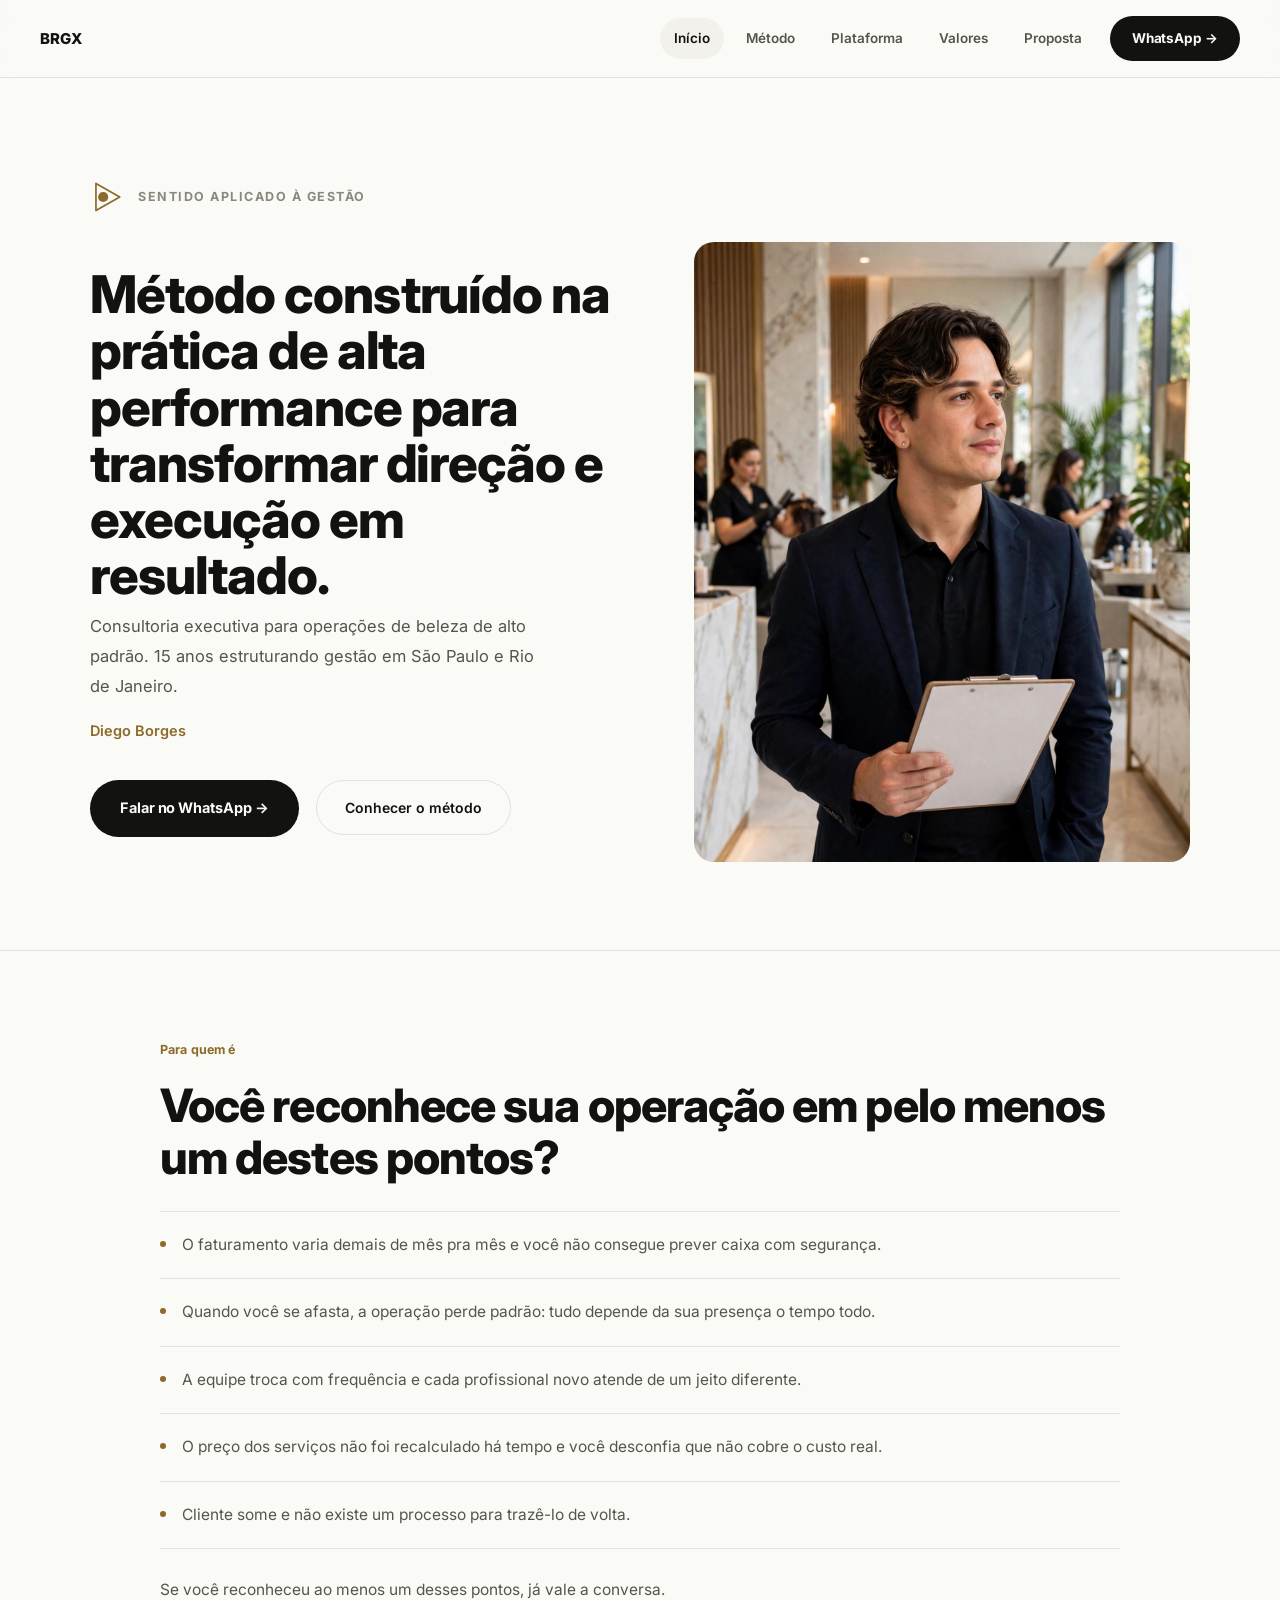
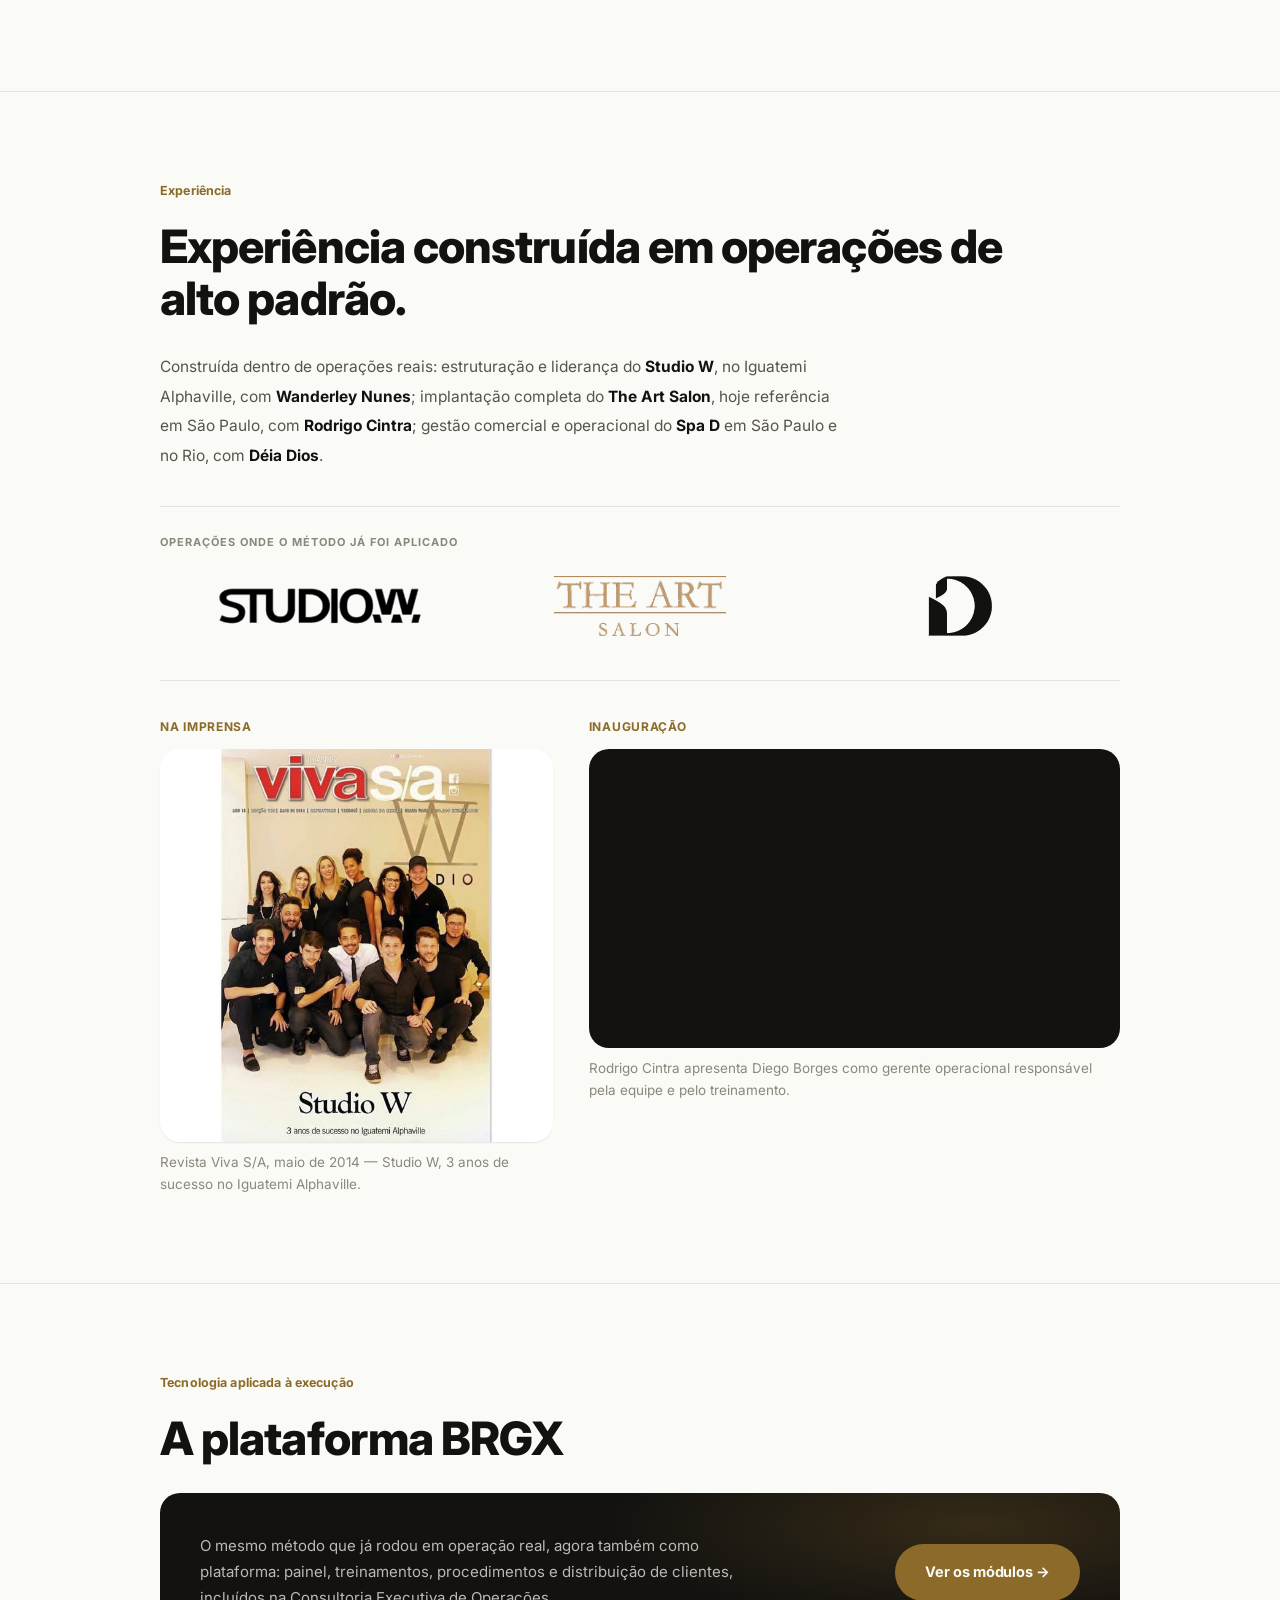
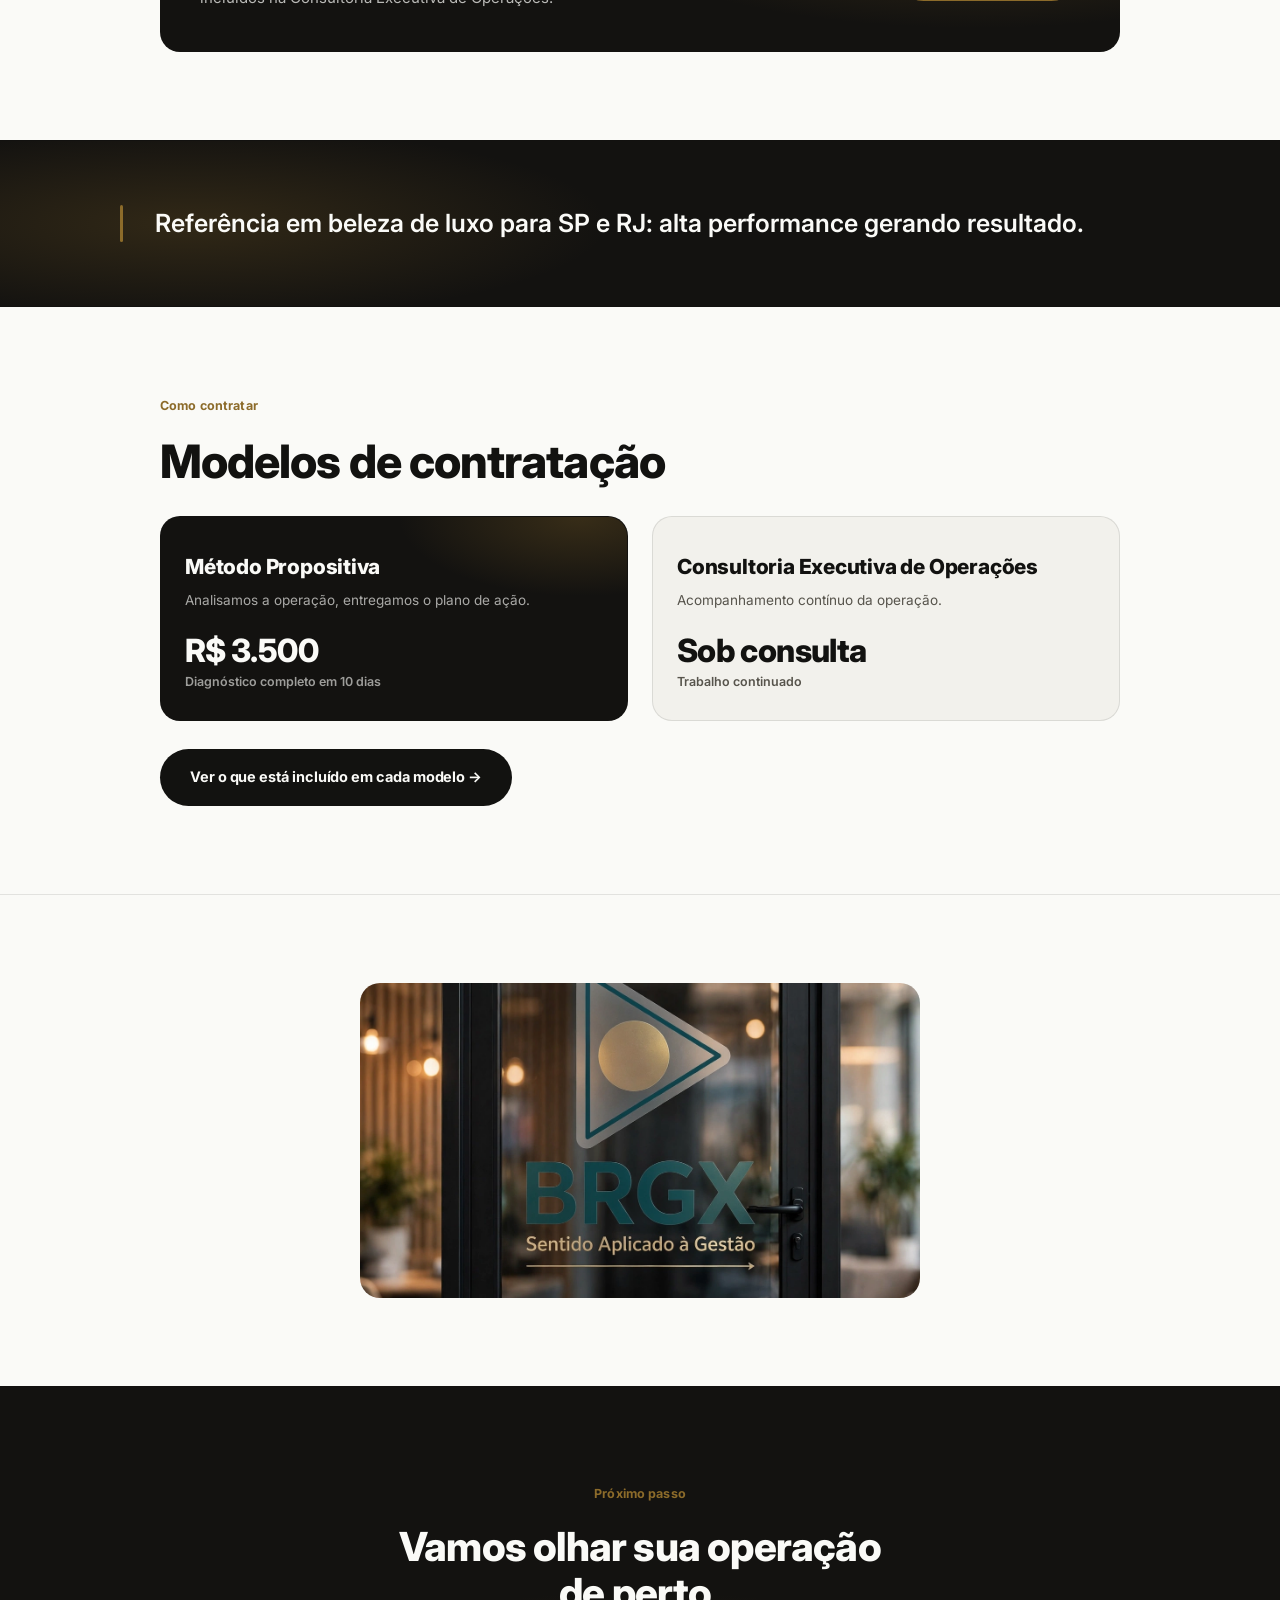
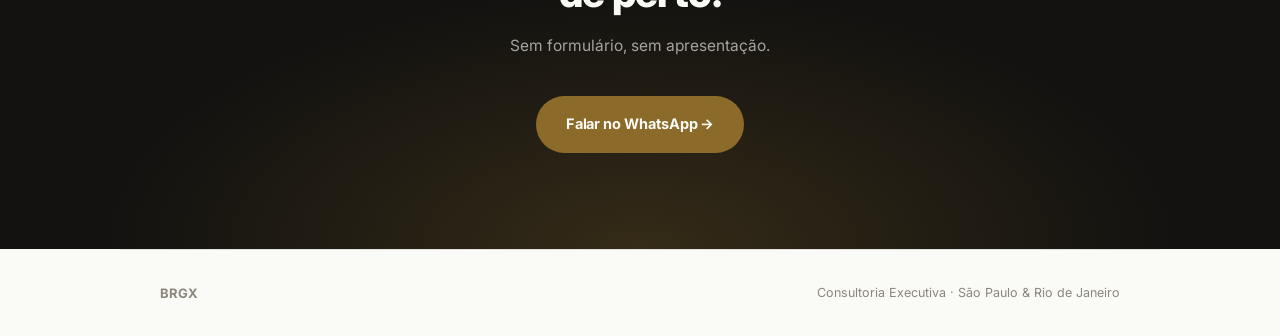
==== index.html @ 3347c6cf "Home: logos reais, prova de imprensa/inauguração, e plataforma reposicionada - Substitui logo-box de" ====
<!DOCTYPE html>
<html lang="pt-BR">
<head>
<meta charset="UTF-8">
<meta name="viewport" content="width=device-width, initial-scale=1.0">
<title>BRGX · Consultoria Executiva para Operações de Beleza em SP e RJ</title>
<meta name="description" content="Consultoria executiva para operações de beleza de alto padrão em São Paulo e Rio de Janeiro. Método Propositiva: análise dos 7 pilares, plano de ação e acompanhamento da execução.">
<link rel="preconnect" href="https://fonts.googleapis.com">
<link href="https://fonts.googleapis.com/css2?family=Cormorant+Garamond:ital,wght@0,400;0,500;0,600;1,400&family=Inter:wght@400;500;600&family=IBM+Plex+Mono:wght@400;500&display=swap" rel="stylesheet">
<link rel="stylesheet" href="assets/site.css">
<style>
.brand-band{padding:120px 40px 0;max-width:1180px;margin:0 auto;display:flex;align-items:center;gap:14px}
.brand-mark{flex-shrink:0}
.brand-band span{font-family:var(--sans);font-weight:700;font-size:12.5px;letter-spacing:.12em;text-transform:uppercase;color:var(--muted)}
.hero{padding:28px 40px 88px;max-width:1180px;margin:0 auto;display:grid;grid-template-columns:1.05fr .95fr;gap:56px;align-items:center}
.hero-h1{font-family:var(--sans);font-weight:800;letter-spacing:-.02em;font-size:clamp(34px,5vw,52px);line-height:1.08;margin-bottom:8px;color:var(--ink)}
.hero-h2{font-family:var(--sans);font-weight:800;letter-spacing:-.02em;font-size:clamp(34px,5vw,52px);line-height:1.06;color:var(--gold);margin-bottom:26px}
.hero-p{font-size:16.5px;color:var(--sub);line-height:1.8;max-width:480px;margin-bottom:18px}
.hero-note{font-family:var(--sans);font-weight:600;font-size:14.5px;color:var(--gold);margin-bottom:36px}
.hero-img{width:100%;aspect-ratio:4/5;object-fit:cover;object-position:center 22%;border-radius:var(--r-card)}
.pq-wrap{padding:64px 40px;border-top:.5px solid var(--bs);border-bottom:.5px solid var(--bs);background:var(--dark);position:relative;overflow:hidden}
.pq-wrap::before{content:'';position:absolute;inset:0;background:radial-gradient(ellipse 50% 90% at 15% 50%,rgba(140,107,42,.25),transparent 65%)}
.pq-inner{max-width:var(--w);margin:0 auto;display:flex;gap:32px;align-items:stretch;position:relative}
.pq-rule{width:3px;background:var(--gold);flex-shrink:0;border-radius:2px}
.pq-text{font-family:var(--sans);font-weight:600;font-size:clamp(19px,2.4vw,25px);font-style:normal;line-height:1.5;color:#FAFAF7}
.pq-list{border-top:.5px solid var(--bs);margin-top:8px}
.pq-item{display:flex;gap:16px;padding:20px 0;border-bottom:.5px solid var(--bs)}
.pq-dot{width:6px;height:6px;border-radius:50%;background:var(--gold);flex-shrink:0;margin-top:9px}
.pq-item p{font-size:15.5px;color:var(--sub);line-height:1.7}
.exp-body{font-size:15.5px;color:var(--sub);line-height:1.9;max-width:680px;margin-bottom:36px}
.exp-body strong{color:var(--text);font-weight:700}
.logo-strip{border-top:.5px solid var(--bs);padding-top:26px}
.logo-strip .label{font-family:var(--sans);font-weight:700;font-size:11px;letter-spacing:.09em;text-transform:uppercase;color:var(--muted);margin-bottom:24px}
.logo-grid{display:grid;grid-template-columns:repeat(auto-fit,minmax(160px,1fr));gap:0}
.logo-box{height:60px;padding:0 28px;display:flex;align-items:center;justify-content:center;background:transparent;border:none}
.logo-box img{max-width:100%;max-height:100%;object-fit:contain}
.press-block{margin-top:44px;padding-top:36px;border-top:.5px solid var(--bs);display:grid;grid-template-columns:.85fr 1.15fr;gap:36px;align-items:start}
.press-item h4{font-family:var(--sans);font-weight:700;font-size:12px;letter-spacing:.06em;text-transform:uppercase;color:var(--gold);margin-bottom:12px}
.press-item img{width:100%;border-radius:var(--r-card);display:block;box-shadow:var(--shadow-sm)}
.press-item p{font-size:13.5px;color:var(--muted);line-height:1.6;margin-top:10px}
.video-frame{position:relative;width:100%;aspect-ratio:16/9;border-radius:var(--r-card);overflow:hidden;background:var(--dark)}
.video-frame iframe{position:absolute;inset:0;width:100%;height:100%;border:0}
@media(max-width:760px){.press-block{grid-template-columns:1fr}}
.platform-teaser{background:var(--dark);padding:40px;display:grid;grid-template-columns:1fr auto;gap:24px;align-items:center;position:relative;border-radius:var(--r-card);overflow:hidden}
.platform-teaser::before{content:'';position:absolute;inset:0;background:radial-gradient(ellipse 60% 100% at 85% 20%,rgba(140,107,42,.28),transparent 65%)}
.platform-teaser p{font-size:15px;color:rgba(250,250,247,.72);line-height:1.75;max-width:560px;position:relative}
.platform-teaser .btn-solid{background:var(--gold);color:#FAFAF7;position:relative}
.platform-teaser .btn-solid:hover{background:var(--gold-soft)}
.door-end{max-width:560px;margin:0 auto}
.door-end img{width:100%;aspect-ratio:16/9;object-fit:cover;border-radius:var(--r-card);display:block}
@media(max-width:860px){
  .brand-band{padding-top:96px}
  .hero{grid-template-columns:1fr;padding-top:24px}
  .hero-img{order:-1;aspect-ratio:16/9}
  .platform-teaser{grid-template-columns:1fr}
}
</style>
</head>
<body>

<nav class="nav">
  <a href="index.html" class="nav-logo">BRGX</a>
  <button class="nav-toggle" type="button" aria-label="Abrir menu">Menu</button>
  <div class="nav-links">
    <a href="index.html" class="nav-link active">Início</a>
    <a href="metodo.html" class="nav-link">Método</a>
    <a href="plataforma.html" class="nav-link">Plataforma</a>
    <a href="valores.html" class="nav-link">Valores</a>
    <a href="proposta.html" class="nav-link">Proposta</a>
    <a href="https://wa.me/5511990130811?text=Ol%C3%A1%2C+vi+o+seu+site+e+tenho+interesse+na+consultoria.+Podemos+conversar%3F" target="_blank" rel="noopener" class="nav-btn">WhatsApp &rarr;</a>
  </div>
</nav>

<div class="brand-band">
  <svg class="brand-mark" width="34" height="34" viewBox="0 0 40 40" fill="none" xmlns="http://www.w3.org/2000/svg">
    <path d="M7 4 L35 20 L7 36 Z" stroke="var(--gold)" stroke-width="2" stroke-linejoin="round"/>
    <circle cx="15.5" cy="20" r="6" fill="var(--gold)"/>
  </svg>
  <span>Sentido aplicado à gestão</span>
</div>

<section class="hero">
  <div>
    <h1 class="hero-h1">Método construído na prática de alta performance para transformar direção e execução em resultado.</h1>
    <p class="hero-p">Consultoria executiva para operações de beleza de alto padrão. 15 anos estruturando gestão em São Paulo e Rio de Janeiro.</p>
    <p class="hero-note">Diego Borges</p>
    <div>
      <a href="https://wa.me/5511990130811?text=Ol%C3%A1%2C+vi+o+seu+site+e+tenho+interesse+na+consultoria.+Podemos+conversar%3F" target="_blank" rel="noopener" class="btn-solid">Falar no WhatsApp &rarr;</a>
      <a href="metodo.html" class="btn-ghost">Conhecer o método</a>
    </div>
  </div>
  <img src="assets/diego-planejamento-mesa.jpg" alt="Diego Borges em consultoria dentro de um salão de alto padrão" class="hero-img">
</section>

<div class="div"></div>

<section class="sec">
  <span class="ey">Para quem é</span>
  <h2 class="sec-h">Você reconhece sua operação em pelo menos um destes pontos?</h2>
  <div class="pq-list">
    <div class="pq-item"><span class="pq-dot"></span><p>O faturamento varia demais de mês pra mês e você não consegue prever caixa com segurança.</p></div>
    <div class="pq-item"><span class="pq-dot"></span><p>Quando você se afasta, a operação perde padrão: tudo depende da sua presença o tempo todo.</p></div>
    <div class="pq-item"><span class="pq-dot"></span><p>A equipe troca com frequência e cada profissional novo atende de um jeito diferente.</p></div>
    <div class="pq-item"><span class="pq-dot"></span><p>O preço dos serviços não foi recalculado há tempo e você desconfia que não cobre o custo real.</p></div>
    <div class="pq-item"><span class="pq-dot"></span><p>Cliente some e não existe um processo para trazê-lo de volta.</p></div>
  </div>
  <p style="font-size:15.5px;color:var(--sub);line-height:1.7;margin-top:28px">Se você reconheceu ao menos um desses pontos, já vale a conversa.</p>
</section>

<div class="div"></div>

<section class="sec">
  <span class="ey">Experiência</span>
  <h2 class="sec-h">Experiência construída em operações de alto padrão.</h2>
  <p class="exp-body">Construída dentro de operações reais: estruturação e liderança do <strong>Studio W</strong>, no Iguatemi Alphaville, com <strong>Wanderley Nunes</strong>; implantação completa do <strong>The Art Salon</strong>, hoje referência em São Paulo, com <strong>Rodrigo Cintra</strong>; gestão comercial e operacional do <strong>Spa D</strong> em São Paulo e no Rio, com <strong>Déia Dios</strong>.</p>
  <div class="logo-strip">
    <div class="label">Operações onde o método já foi aplicado</div>
    <div class="logo-grid">
      <div class="logo-box"><img src="assets/logo-studio-w.png" alt="Studio W"></div>
      <div class="logo-box"><img src="assets/logo-the-art-salon.png" alt="The Art Salon"></div>
      <div class="logo-box"><img src="assets/logo-spa-d.png" alt="Spa D"></div>
    </div>
  </div>
  <div class="press-block">
    <div class="press-item">
      <h4>Na imprensa</h4>
      <img src="assets/revista-viva-sa-studio-w-2014.jpg" alt="Capa da Revista Viva S/A, maio de 2014, matéria sobre o Studio W">
      <p>Revista Viva S/A, maio de 2014 — Studio W, 3 anos de sucesso no Iguatemi Alphaville.</p>
    </div>
    <div class="press-item">
      <h4>Inauguração</h4>
      <div class="video-frame">
        <iframe src="https://www.youtube.com/embed/mPN0ukHykc0?start=1540" title="Inauguração do Studio W" allow="accelerometer; autoplay; clipboard-write; encrypted-media; gyroscope; picture-in-picture" allowfullscreen></iframe>
      </div>
      <p>Rodrigo Cintra apresenta Diego Borges como gerente operacional responsável pela equipe e pelo treinamento.</p>
    </div>
  </div>
</section>

<div class="div"></div>

<section class="sec">
  <span class="ey">Tecnologia aplicada à execução</span>
  <h2 class="sec-h">A plataforma BRGX</h2>
  <div class="platform-teaser">
    <p>O mesmo método que já rodou em operação real, agora também como plataforma: painel, treinamentos, procedimentos e distribuição de clientes, incluídos na Consultoria Executiva de Operações.</p>
    <a href="plataforma.html" class="btn-solid">Ver os módulos &rarr;</a>
  </div>
</section>

<div class="pq-wrap">
  <div class="pq-inner">
    <div class="pq-rule"></div>
    <blockquote class="pq-text">Referência em beleza de luxo para SP e RJ: alta performance gerando resultado.</blockquote>
  </div>
</div>

<section class="sec" id="produto">
  <span class="ey">Como contratar</span>
  <h2 class="sec-h">Modelos de contratação</h2>

  <div class="plan-grid">
    <div class="plan featured">
      <h3>Método Propositiva</h3>
      <p class="plan-sub">Analisamos a operação, entregamos o plano de ação.</p>
      <div class="plan-price">R$ 3.500<small>Diagnóstico completo em 10 dias</small></div>
    </div>

    <div class="plan">
      <h3>Consultoria Executiva de Operações</h3>
      <p class="plan-sub">Acompanhamento contínuo da operação.</p>
      <div class="plan-price">Sob consulta<small>Trabalho continuado</small></div>
    </div>
  </div>

  <div style="margin-top:28px">
    <a href="proposta.html" class="btn-solid">Ver o que está incluído em cada modelo &rarr;</a>
  </div>
</section>

<div class="div"></div>

<section class="sec">
  <div class="door-end">
    <img src="assets/executive-office-glass-entrance-door-with-frosted-1.webp" alt="Entrada institucional BRGX, porta de vidro fosco">
  </div>
</section>

<div class="cta-wrap">
  <div class="cta-inner">
    <span class="ey">Próximo passo</span>
    <h2 class="cta-h">Vamos olhar sua operação de perto.</h2>
    <p class="cta-p">Sem formulário, sem apresentação.</p>
    <a href="https://wa.me/5511990130811?text=Ol%C3%A1%2C+vi+o+seu+site+e+tenho+interesse+na+consultoria.+Podemos+conversar%3F" target="_blank" rel="noopener" class="btn-solid">Falar no WhatsApp &rarr;</a>
  </div>
</div>

<footer class="footer">
  <span class="f-logo">BRGX</span>
  <span class="f-info">Consultoria Executiva &middot; São Paulo &amp; Rio de Janeiro</span>
</footer>

<script src="assets/nav.js"></script>
</body>
</html>
---- assets/site.css ----
/* ============================================================
   BRGX DESIGN SYSTEM — tokens + componentes compartilhados
   Usado por: index, metodo, plataforma, valores, proposta.
   Referência viva: design-system.html
   ============================================================ */
*,*::before,*::after{box-sizing:border-box;margin:0;padding:0}
:root{
  /* cor — superfícies */
  --bg:#FAFAF7; --bg-1:#F2F1EC; --bg-2:#E9E7DF; --raised:#FFFFFF;
  --ink:#121210;
  --text:#121210; --sub:#57544C; --muted:#8B877C;
  --gold:#8C6B2A; --gold-soft:#A07C35;
  --dark:#131210; --dark-1:#1C1A17; --dark-line:rgba(245,243,238,.10);
  --bs:rgba(18,18,16,.10);

  /* cor — estado (semântico, separado do accent de marca) */
  --good:#4A6B4F; --good-bg:#EAF1EA;
  --warn:#B4791E; --warn-bg:#FBF0DF;
  --critical:#B23B2E; --critical-bg:#FBEAE7;
  --info:#54677A; --info-bg:#EAEEF1;

  /* tipografia */
  --serif:'Cormorant Garamond',Georgia,serif;
  --sans:'Inter',-apple-system,BlinkMacSystemFont,sans-serif;
  --mono:'IBM Plex Mono',ui-monospace,monospace;

  /* layout */
  --w:1040px;
  --sp-1:.25rem; --sp-2:.5rem; --sp-3:.75rem; --sp-4:1rem; --sp-6:1.5rem; --sp-8:2rem; --sp-12:3rem; --sp-16:4rem;
  --r-pill:999px; --r-card:20px; --r-sm:10px; --r-xs:6px;

  /* elevação */
  --shadow-sm:0 1px 2px rgba(18,18,16,.05), 0 1px 1px rgba(18,18,16,.04);
  --shadow-md:0 8px 24px rgba(18,18,16,.07), 0 2px 6px rgba(18,18,16,.05);
  --shadow-lg:0 20px 50px rgba(18,18,16,.12);
  --blur-nav:blur(20px) saturate(160%);

  /* motion */
  --ease:cubic-bezier(.2,.7,.2,1);
  --dur-fast:.15s; --dur:.22s;
}
html{scroll-behavior:smooth}
body{background:var(--bg);color:var(--text);font-family:var(--sans);font-size:17px;line-height:1.7;-webkit-font-smoothing:antialiased;overflow-x:hidden;text-wrap:pretty}
a{color:inherit}
img{max-width:100%;display:block}

/* NAV */
.nav{position:fixed;top:0;left:0;right:0;z-index:100;display:flex;align-items:center;justify-content:space-between;padding:16px 40px;background:rgba(250,250,247,.86);backdrop-filter:blur(20px) saturate(160%);-webkit-backdrop-filter:blur(20px) saturate(160%);border-bottom:.5px solid var(--bs)}
.nav-logo{font-family:var(--sans);font-weight:800;font-size:15px;letter-spacing:-.01em;color:var(--ink);text-decoration:none;white-space:nowrap}
.nav-links{display:flex;align-items:center;gap:8px}
.nav-link{font-family:var(--sans);font-size:13.5px;font-weight:600;color:var(--sub);text-decoration:none;transition:all .18s;padding:9px 14px;border-radius:var(--r-pill)}
.nav-link:hover{color:var(--ink);background:var(--bg-1)}
.nav-link.active{color:var(--ink);background:var(--bg-1)}
.nav-btn{display:inline-flex;align-items:center;gap:8px;font-size:13.5px;font-weight:700;letter-spacing:-.005em;color:#FAFAF7;background:var(--ink);padding:11px 22px;text-decoration:none;transition:all .18s;border-radius:var(--r-pill);margin-left:6px}
.nav-btn:hover{background:var(--gold)}
.nav-toggle{display:none}
@media(max-width:860px){
  .nav-links{position:fixed;top:60px;left:0;right:0;background:var(--bg);flex-direction:column;align-items:flex-start;padding:20px 24px;gap:10px;border-bottom:.5px solid var(--bs);display:none}
  .nav-links.open{display:flex}
  .nav-link{width:100%;border-radius:var(--r-sm)}
  .nav-toggle{display:inline-flex;background:var(--bg-1);border:none;color:var(--text);font-family:var(--sans);font-weight:600;font-size:12.5px;padding:9px 16px;border-radius:var(--r-pill);cursor:pointer}
}
body{padding-top:60px}

/* TYPOGRAPHY / LAYOUT */
.ey{font-family:var(--sans);font-size:12.5px;font-weight:700;letter-spacing:.01em;color:var(--gold);margin-bottom:20px;display:block}
.div{width:100%;height:1px;background:var(--bs)}
.sec{padding:88px 40px;max-width:var(--w);margin:0 auto}
.sec-h{font-family:var(--sans);font-weight:800;letter-spacing:-.02em;font-size:clamp(30px,4.2vw,46px);line-height:1.12;margin-bottom:28px;color:var(--ink)}
.sec-lead{font-size:17.5px;color:var(--sub);line-height:1.75;max-width:640px;margin-bottom:32px}

.btn-solid{display:inline-flex;align-items:center;gap:10px;background:var(--ink);color:#FAFAF7;font-size:14.5px;font-weight:700;letter-spacing:-.005em;padding:16px 30px;text-decoration:none;transition:background .18s,transform .18s;border-radius:var(--r-pill)}
.btn-solid:hover{background:var(--gold);transform:translateY(-1px)}
.btn-ghost{display:inline-flex;align-items:center;gap:10px;border:1.5px solid var(--bs);color:var(--text);font-weight:600;font-size:14px;padding:14.5px 28px;text-decoration:none;transition:all .18s;margin-left:12px;border-radius:var(--r-pill)}
.btn-ghost:hover{border-color:var(--ink);background:var(--bg-1)}

.cta-wrap{background:var(--dark);border-top:.5px solid var(--bs);position:relative;overflow:hidden}
.cta-wrap::before{content:'';position:absolute;inset:0;background:radial-gradient(ellipse 60% 80% at 50% 100%,rgba(140,107,42,.28),transparent 70%)}
.cta-inner{max-width:var(--w);margin:0 auto;padding:96px 40px;text-align:center;position:relative}
.cta-h{font-family:var(--sans);font-weight:800;letter-spacing:-.02em;font-size:clamp(28px,3.8vw,40px);line-height:1.15;max-width:560px;margin:0 auto 16px;color:#FAFAF7}
.cta-p{font-size:15.5px;color:rgba(250,250,247,.62);max-width:380px;margin:0 auto 36px;line-height:1.8}
.cta-wrap .btn-solid{background:var(--gold);color:#FAFAF7}
.cta-wrap .btn-solid:hover{background:var(--gold-soft)}
.cta-wrap .btn-ghost{border-color:rgba(250,250,247,.2);color:rgba(250,250,247,.85)}
.cta-wrap .btn-ghost:hover{border-color:rgba(250,250,247,.5);background:rgba(250,250,247,.06)}

.footer{max-width:var(--w);margin:0 auto;padding:32px 40px;display:flex;justify-content:space-between;align-items:center;border-top:.5px solid var(--bs);flex-wrap:wrap;gap:12px}
.f-logo{font-family:var(--sans);font-weight:700;font-size:13px;color:var(--muted)}
.f-info{font-size:12.5px;color:var(--muted)}

.tag{display:inline-flex;font-family:var(--sans);font-size:12px;font-weight:600;color:var(--sub);background:var(--bg-1);padding:6px 13px;border-radius:var(--r-pill)}
.num{font-family:var(--mono)}

/* dark frame — used to present product/platform screenshots like a real app mockup */
.frame-dark{background:var(--dark);border-radius:var(--r-card);padding:14px;position:relative;overflow:hidden}
.frame-dark::before{content:'';position:absolute;inset:0;background:radial-gradient(ellipse 70% 50% at 20% 0%,rgba(140,107,42,.22),transparent 60%);pointer-events:none}
.frame-dark img{border-radius:calc(var(--r-card) - 8px);position:relative}

/* CARD — superfície de conteúdo genérica */
.card{background:var(--raised);border:1px solid var(--bs);border-radius:var(--r-card);padding:var(--sp-6);box-shadow:var(--shadow-sm)}
.card h3{font-family:var(--sans);font-weight:700;letter-spacing:-.005em;font-size:1.05rem;margin-bottom:.4rem;color:var(--ink)}
.card p{font-size:.9rem;color:var(--sub);line-height:1.6;margin:0}

/* SPLIT — layout de duas colunas (texto + imagem) */
.split{display:grid;grid-template-columns:1fr 1fr;gap:var(--sp-12);align-items:center}
.split img{width:100%;border-radius:var(--r-card);box-shadow:var(--shadow-lg)}
@media(max-width:860px){.split{grid-template-columns:1fr}}

/* BADGE DE ESTADO — semântico, não decorativo */
.badge-state{display:inline-flex;align-items:center;gap:.35rem;font-family:var(--sans);font-size:.72rem;font-weight:700;padding:.3rem .65rem;border-radius:var(--r-pill)}
.badge-state.good{background:var(--good-bg);color:var(--good)}
.badge-state.warn{background:var(--warn-bg);color:var(--warn)}
.badge-state.critical{background:var(--critical-bg);color:var(--critical)}
.badge-state.info{background:var(--info-bg);color:var(--info)}

/* PLANOS / PREÇO — cards de investimento reutilizáveis (proposta) */
.plan-grid{display:grid;grid-template-columns:repeat(auto-fit,minmax(300px,1fr));gap:var(--sp-6);align-items:stretch}
.plan{display:flex;flex-direction:column;background:var(--bg-1);border:1px solid var(--bs);border-radius:var(--r-card);padding:var(--sp-8) var(--sp-6)}
.plan.featured{background:var(--dark);border-color:transparent;color:#FAFAF7;position:relative;overflow:hidden}
.plan.featured::before{content:'';position:absolute;inset:0;background:radial-gradient(ellipse 60% 60% at 90% 0%,rgba(140,107,42,.3),transparent 65%);pointer-events:none}
.plan.featured *{position:relative}
.plan-tag{font-family:var(--sans);font-size:.7rem;font-weight:700;letter-spacing:.06em;text-transform:uppercase;color:var(--gold);margin-bottom:.7rem}
.plan.featured .plan-tag{color:#DAB878}
.plan h3{font-family:var(--sans);font-weight:800;letter-spacing:-.01em;font-size:1.3rem;margin-bottom:.3rem;color:var(--ink)}
.plan.featured h3{color:#FAFAF7}
.plan .plan-sub{font-size:.85rem;color:var(--sub);margin-bottom:1.3rem}
.plan.featured .plan-sub{color:rgba(250,250,247,.65)}
.plan-price{font-family:var(--sans);font-weight:800;letter-spacing:-.02em;font-size:2rem;color:var(--ink);line-height:1.1}
.plan.featured .plan-price{color:#FAFAF7}
.plan-price small{display:block;font-size:.78rem;font-weight:600;color:var(--sub);margin-top:.4rem;letter-spacing:0}
.plan.featured .plan-price small{color:rgba(250,250,247,.6)}
.plan ul{list-style:none;margin:1.4rem 0;padding:0;display:grid;gap:.1rem}
.plan li{display:flex;gap:.6rem;font-size:.86rem;line-height:1.55;color:var(--sub);padding:.5rem 0;border-bottom:1px solid var(--bs)}
.plan.featured li{color:rgba(250,250,247,.8);border-color:rgba(250,250,247,.12)}
.plan li:last-child{border-bottom:none}
.plan li::before{content:"·";color:var(--gold);font-weight:800;flex-shrink:0}
.plan-cta{margin-top:auto;padding-top:.6rem}
.plan-note{font-size:.76rem;color:var(--muted);text-align:center;margin-top:.7rem;line-height:1.5}
.plan.featured .plan-note{color:rgba(250,250,247,.5)}

/* NOTICE — callout de contexto/aviso, neutro */
.notice{border-left:3px solid var(--gold);background:var(--bg-1);padding:var(--sp-4) var(--sp-6);border-radius:0 var(--r-sm) var(--r-sm) 0;font-size:.88rem;color:var(--sub);line-height:1.7}
.notice b{color:var(--ink)}

/* CHECKLIST */
.checklist{list-style:none;margin:0;padding:0;display:grid;gap:.55rem}
.checklist li{padding-left:1.7rem;position:relative;font-size:.88rem;color:var(--sub)}
.checklist li::before{content:'';position:absolute;left:0;top:.2em;width:.85rem;height:.85rem;border:1.5px solid var(--bs);border-radius:3px}
.checklist li b{color:var(--ink)}

/* PAGE-NAV — voltar / próximo, entre o conteúdo e o CTA final */
.page-nav{max-width:var(--w);margin:0 auto;padding:26px 40px;display:flex;justify-content:space-between;align-items:center;border-top:.5px solid var(--bs);gap:16px;flex-wrap:wrap}
.page-nav a{font-family:var(--sans);font-weight:600;font-size:13px;color:var(--sub);text-decoration:none;display:inline-flex;align-items:center;gap:6px;transition:color var(--dur-fast) var(--ease)}
.page-nav a:hover{color:var(--gold)}
.page-nav .pn-next{margin-left:auto;text-align:right}

@media(max-width:620px){
  .nav{padding:12px 20px}
  .sec{padding:60px 22px}
  .cta-inner{padding:64px 22px}
  .footer{padding:24px 20px;flex-direction:column;text-align:center}
  .page-nav{padding:20px 22px}
}
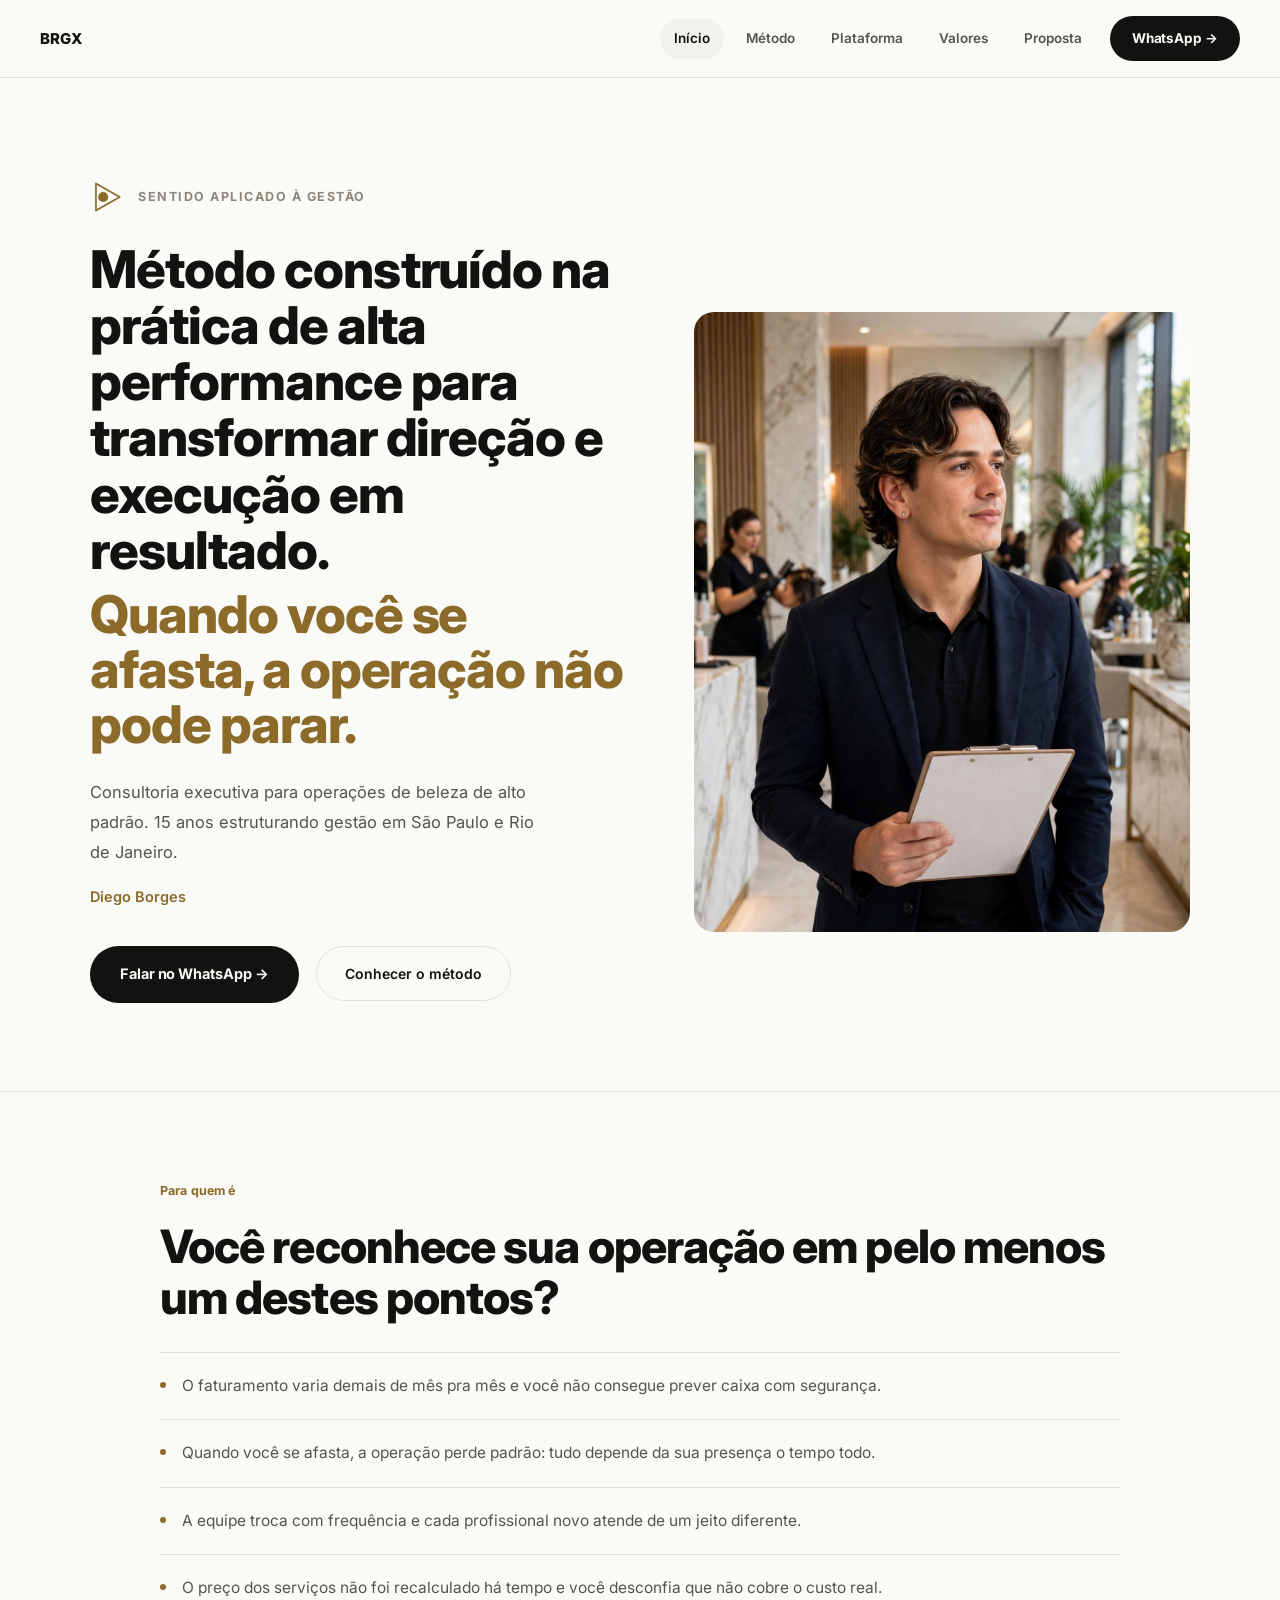
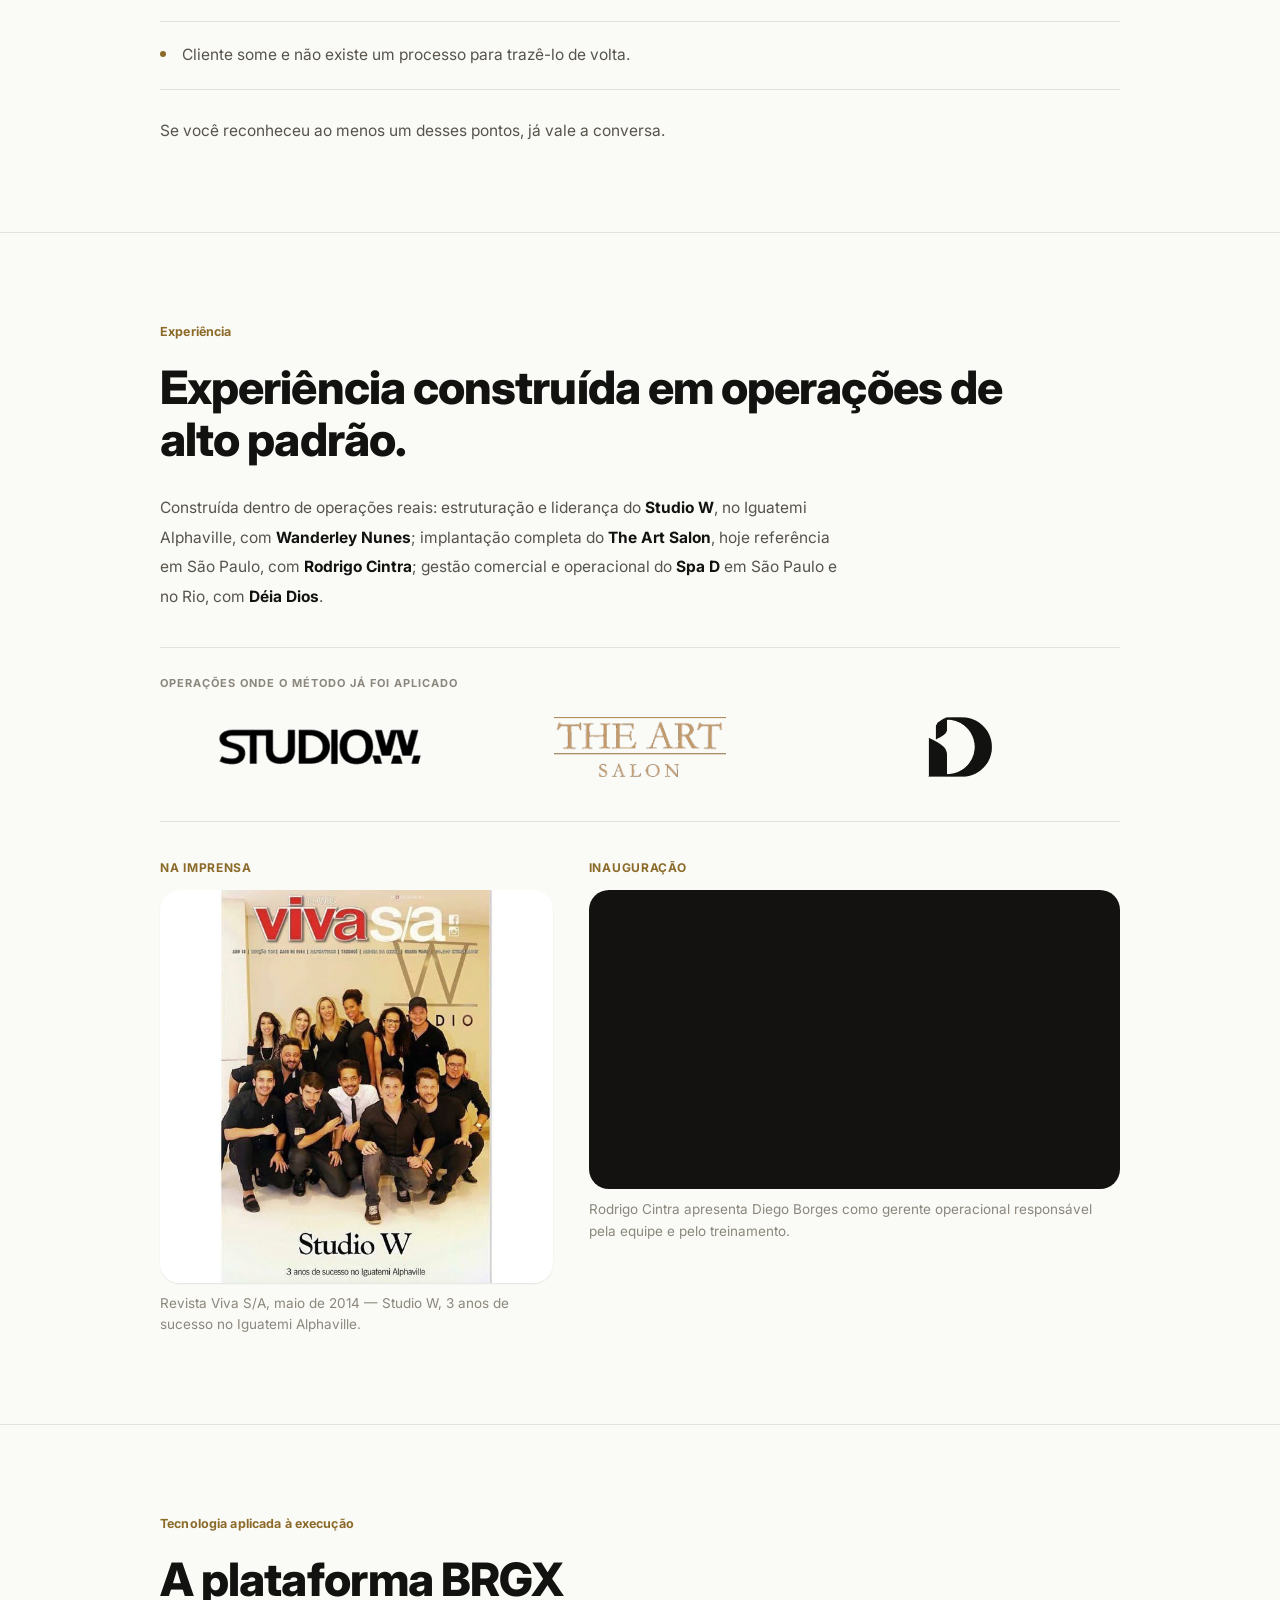
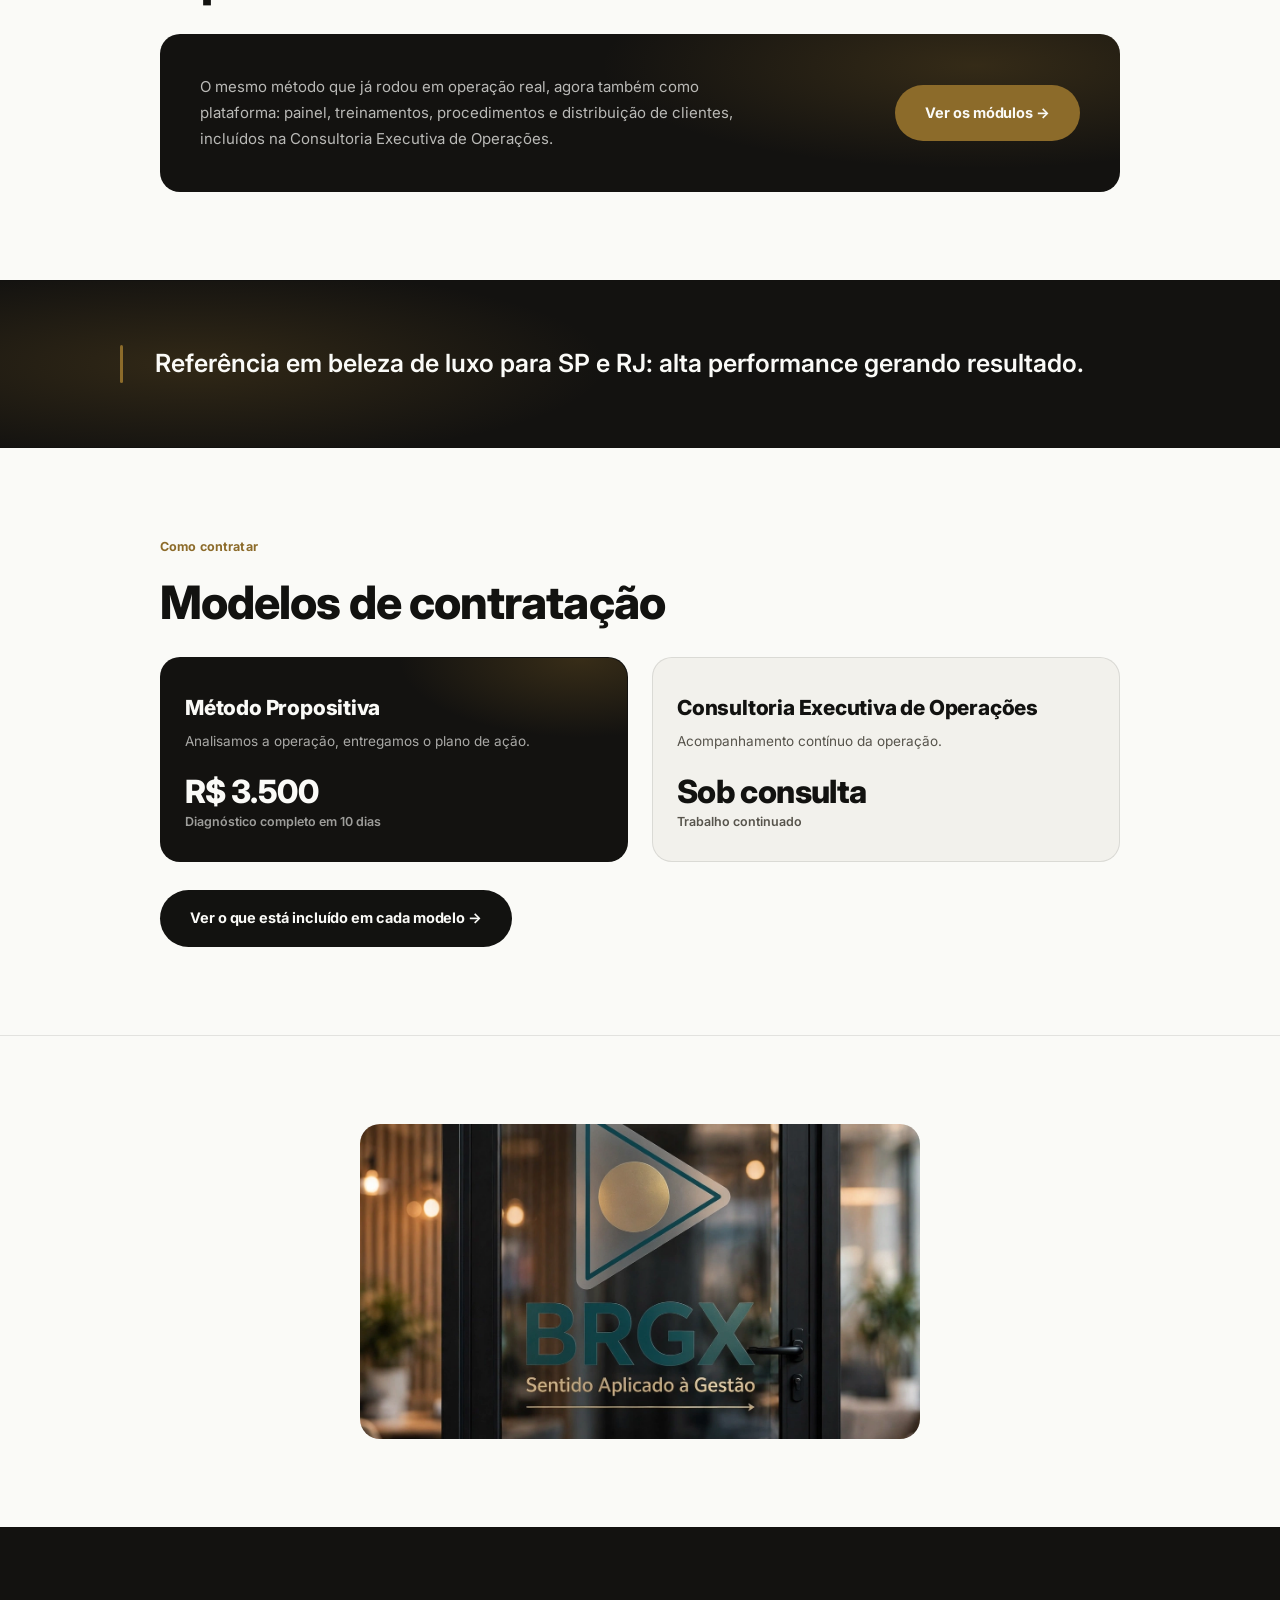
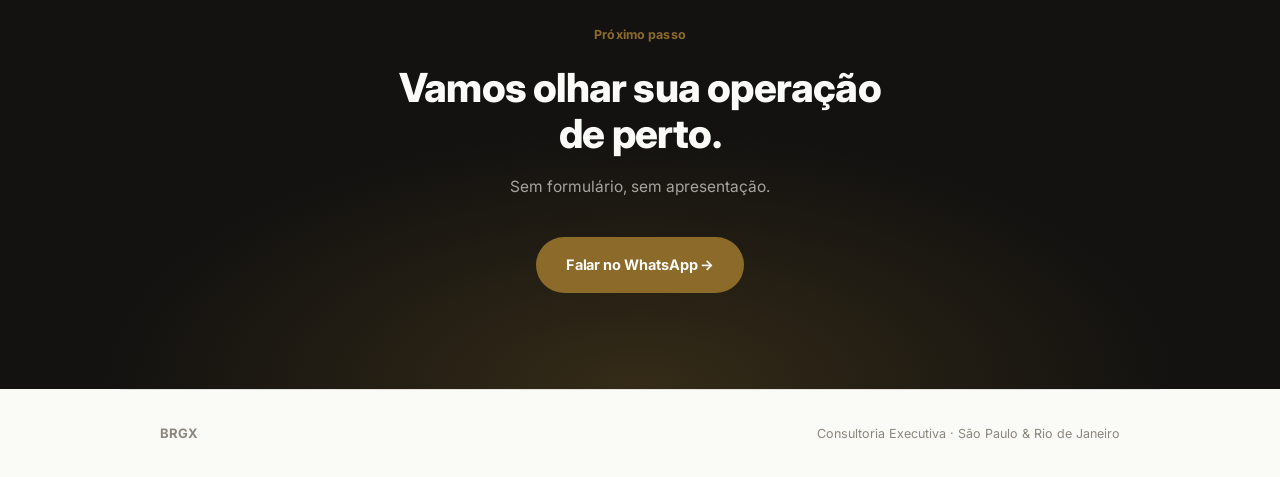
==== commit f8245ab4: "Home: preenche o slot de headline vago com a segunda linha do hero Adiciona "Quando você se afasta, " ====
--- a/index.html
+++ b/index.html
@@ -82,6 +82,7 @@
 <section class="hero">
   <div>
     <h1 class="hero-h1">Método construído na prática de alta performance para transformar direção e execução em resultado.</h1>
+    <h2 class="hero-h2">Quando você se afasta, a operação não pode parar.</h2>
     <p class="hero-p">Consultoria executiva para operações de beleza de alto padrão. 15 anos estruturando gestão em São Paulo e Rio de Janeiro.</p>
     <p class="hero-note">Diego Borges</p>
     <div>
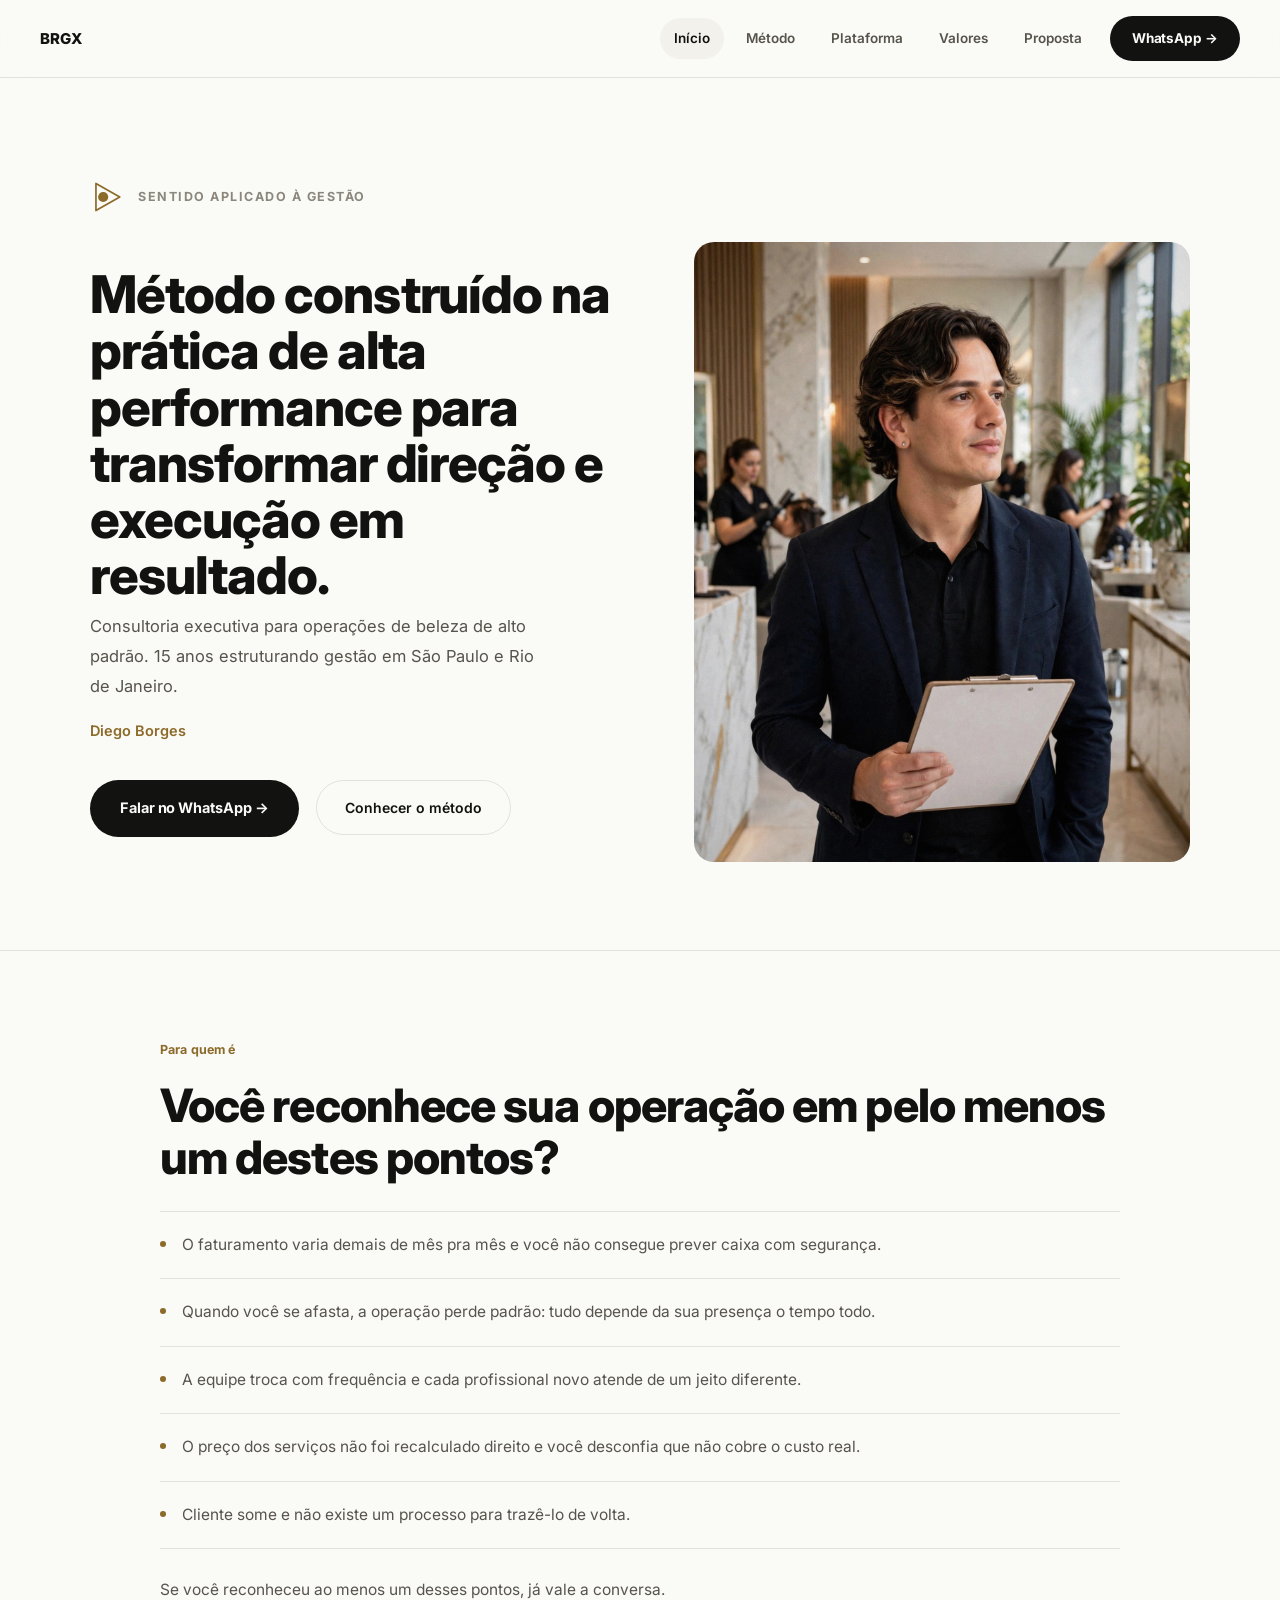
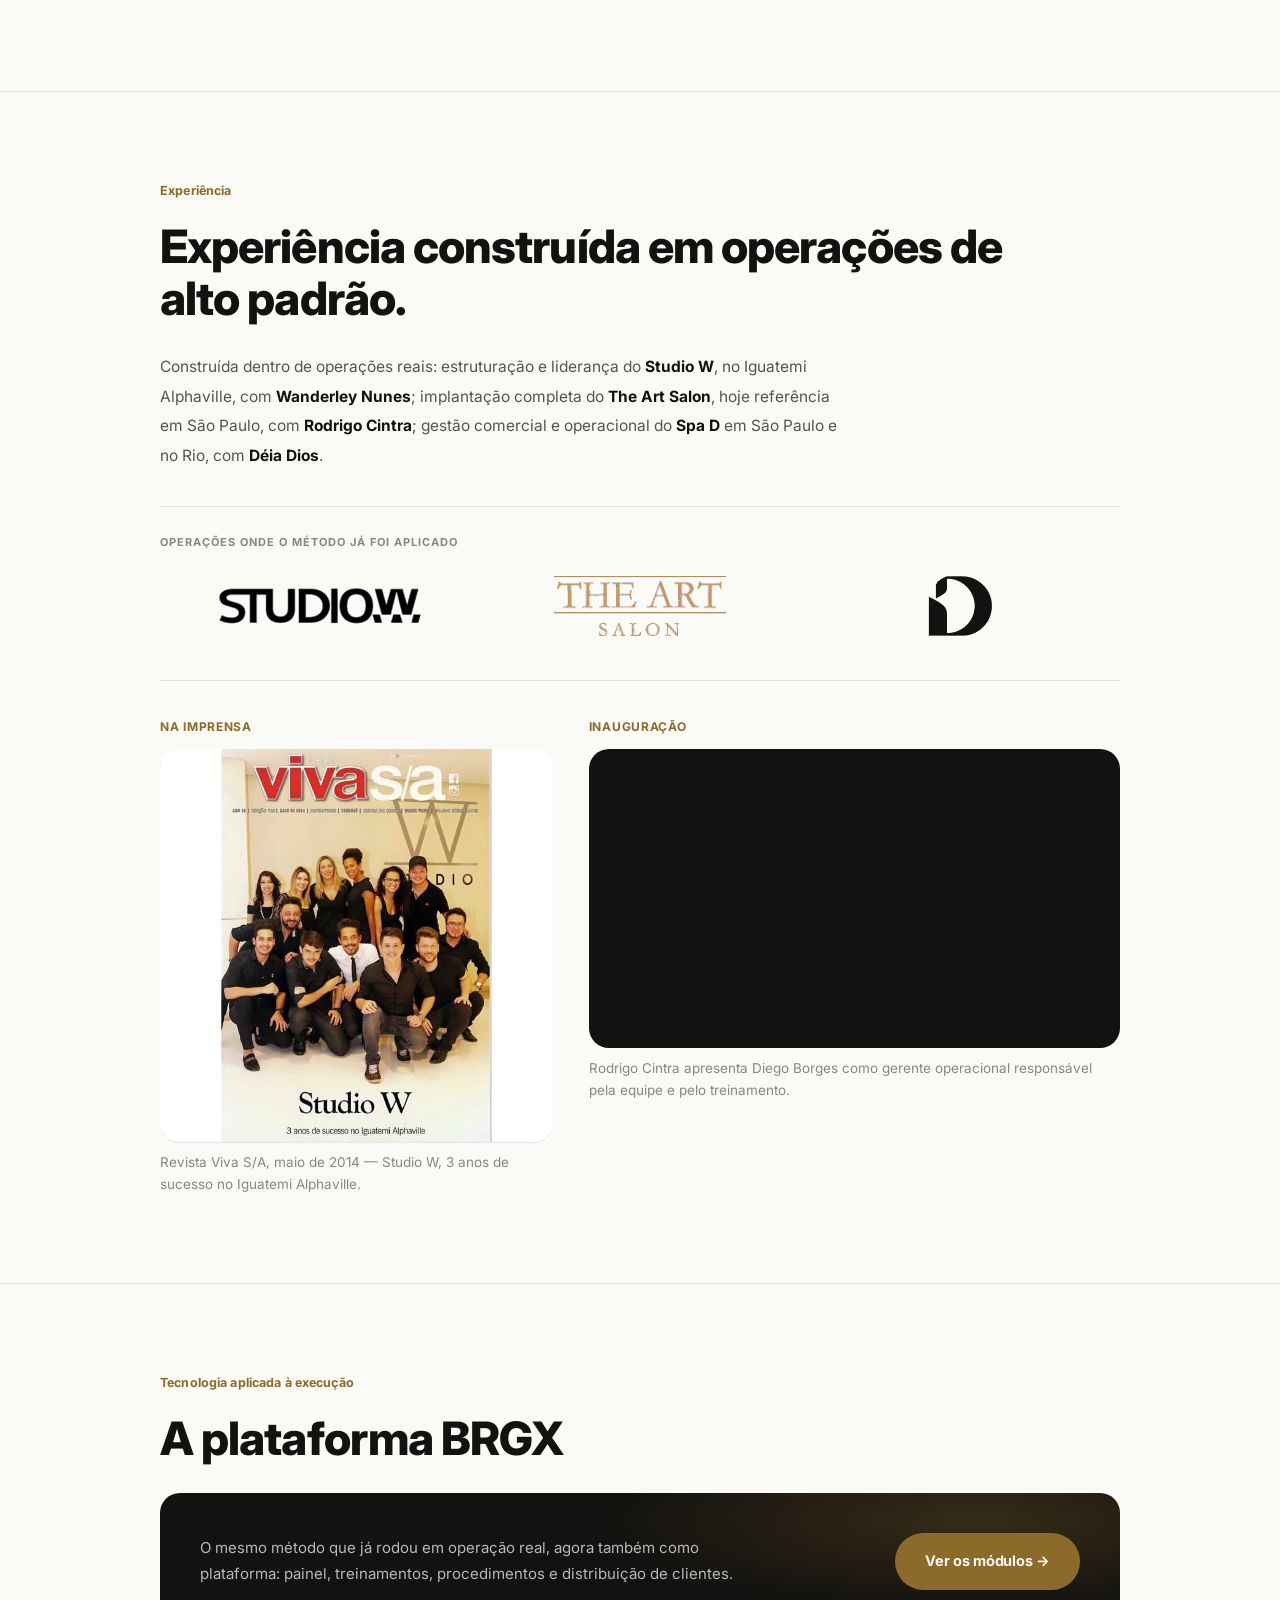
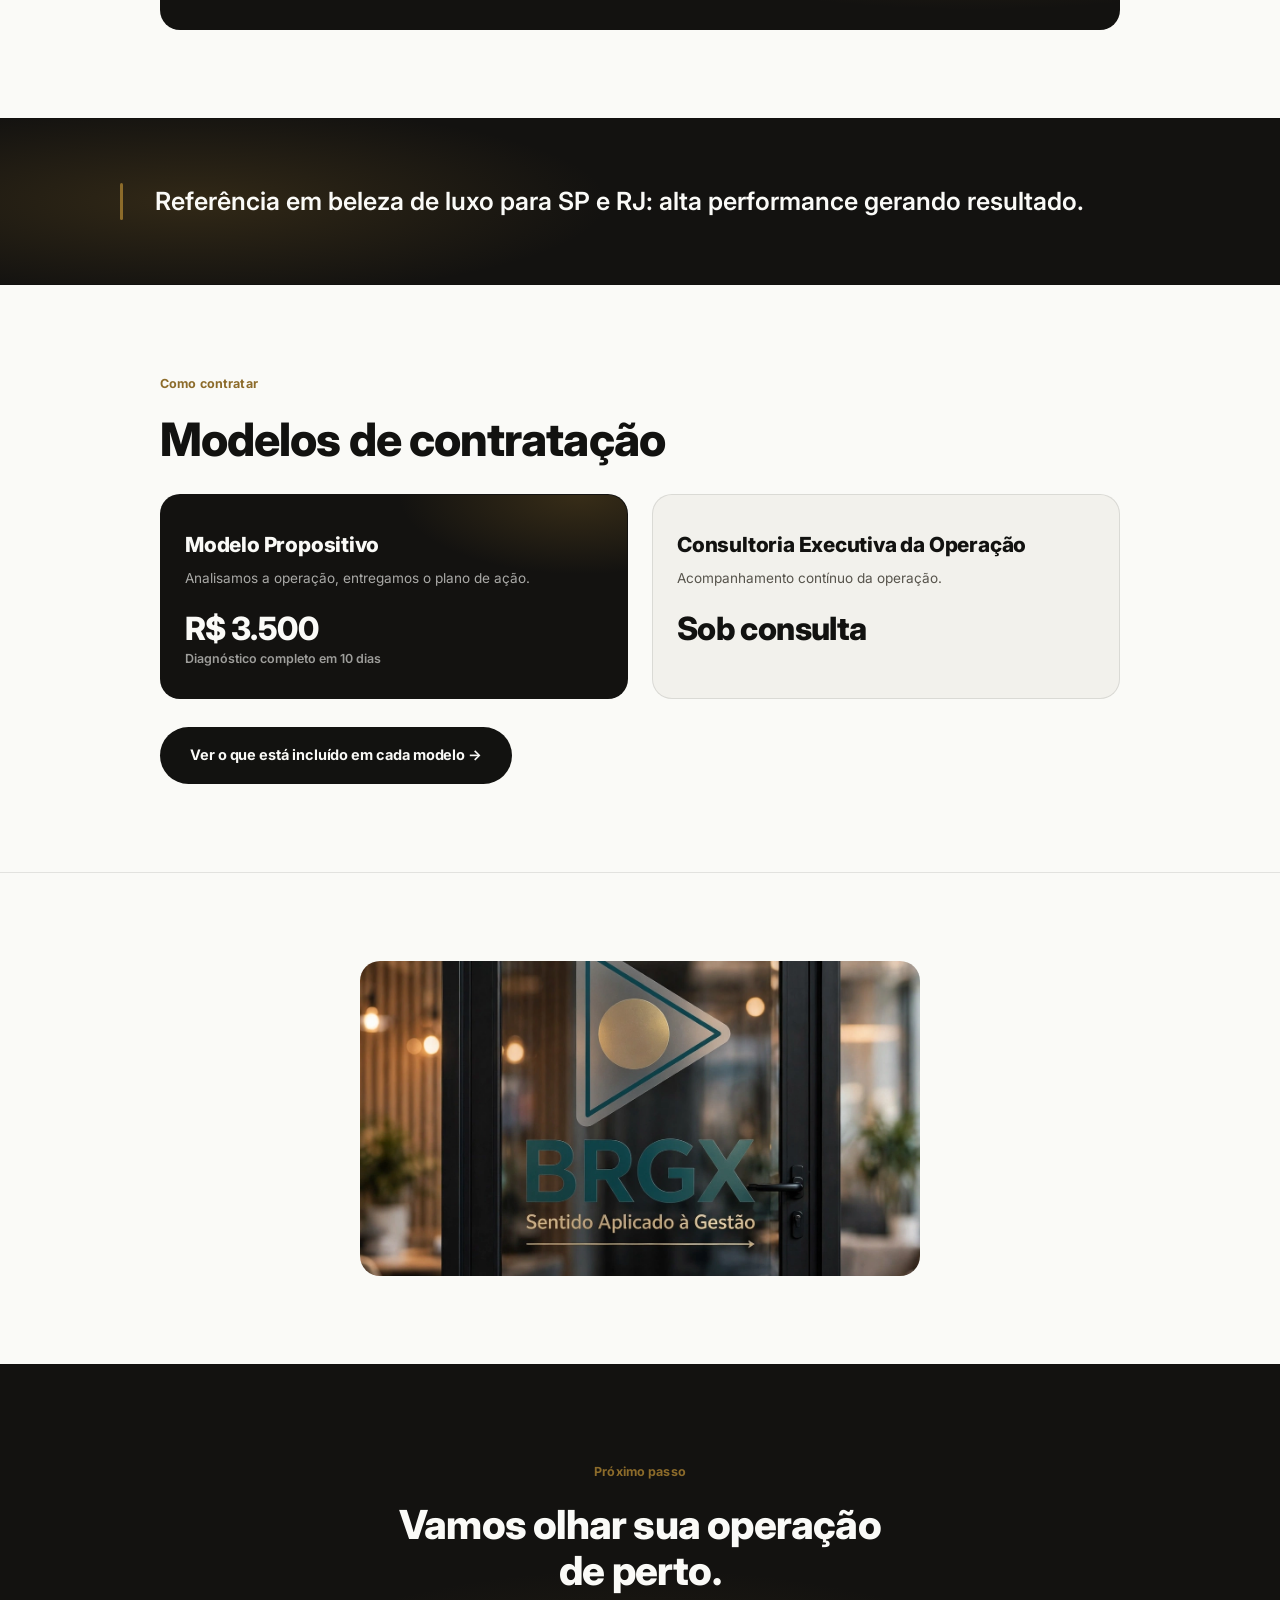
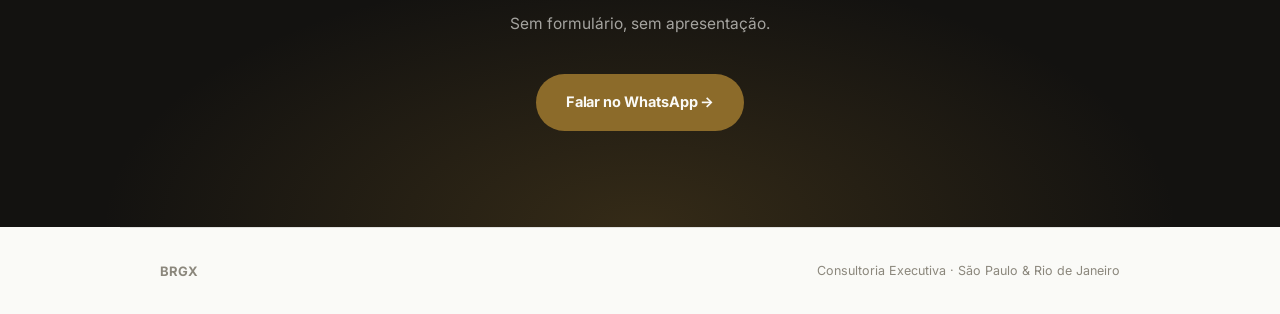
==== commit fda46680: "Revisão geral: nomenclatura Propositivo/Modelo, textos redundantes, foto e conferências - Corrige "P" ====
--- a/index.html
+++ b/index.html
@@ -4,7 +4,7 @@
 <meta charset="UTF-8">
 <meta name="viewport" content="width=device-width, initial-scale=1.0">
 <title>BRGX · Consultoria Executiva para Operações de Beleza em SP e RJ</title>
-<meta name="description" content="Consultoria executiva para operações de beleza de alto padrão em São Paulo e Rio de Janeiro. Método Propositiva: análise dos 7 pilares, plano de ação e acompanhamento da execução.">
+<meta name="description" content="Consultoria executiva para operações de beleza de alto padrão em São Paulo e Rio de Janeiro. Método Propositivo: análise dos 7 pilares, plano de ação e acompanhamento da execução.">
 <link rel="preconnect" href="https://fonts.googleapis.com">
 <link href="https://fonts.googleapis.com/css2?family=Cormorant+Garamond:ital,wght@0,400;0,500;0,600;1,400&family=Inter:wght@400;500;600&family=IBM+Plex+Mono:wght@400;500&display=swap" rel="stylesheet">
 <link rel="stylesheet" href="assets/site.css">
@@ -82,7 +82,6 @@
 <section class="hero">
   <div>
     <h1 class="hero-h1">Método construído na prática de alta performance para transformar direção e execução em resultado.</h1>
-    <h2 class="hero-h2">Quando você se afasta, a operação não pode parar.</h2>
     <p class="hero-p">Consultoria executiva para operações de beleza de alto padrão. 15 anos estruturando gestão em São Paulo e Rio de Janeiro.</p>
     <p class="hero-note">Diego Borges</p>
     <div>
@@ -102,7 +101,7 @@
     <div class="pq-item"><span class="pq-dot"></span><p>O faturamento varia demais de mês pra mês e você não consegue prever caixa com segurança.</p></div>
     <div class="pq-item"><span class="pq-dot"></span><p>Quando você se afasta, a operação perde padrão: tudo depende da sua presença o tempo todo.</p></div>
     <div class="pq-item"><span class="pq-dot"></span><p>A equipe troca com frequência e cada profissional novo atende de um jeito diferente.</p></div>
-    <div class="pq-item"><span class="pq-dot"></span><p>O preço dos serviços não foi recalculado há tempo e você desconfia que não cobre o custo real.</p></div>
+    <div class="pq-item"><span class="pq-dot"></span><p>O preço dos serviços não foi recalculado direito e você desconfia que não cobre o custo real.</p></div>
     <div class="pq-item"><span class="pq-dot"></span><p>Cliente some e não existe um processo para trazê-lo de volta.</p></div>
   </div>
   <p style="font-size:15.5px;color:var(--sub);line-height:1.7;margin-top:28px">Se você reconheceu ao menos um desses pontos, já vale a conversa.</p>
@@ -144,7 +143,7 @@
   <span class="ey">Tecnologia aplicada à execução</span>
   <h2 class="sec-h">A plataforma BRGX</h2>
   <div class="platform-teaser">
-    <p>O mesmo método que já rodou em operação real, agora também como plataforma: painel, treinamentos, procedimentos e distribuição de clientes, incluídos na Consultoria Executiva de Operações.</p>
+    <p>O mesmo método que já rodou em operação real, agora também como plataforma: painel, treinamentos, procedimentos e distribuição de clientes.</p>
     <a href="plataforma.html" class="btn-solid">Ver os módulos &rarr;</a>
   </div>
 </section>
@@ -162,15 +161,15 @@
 
   <div class="plan-grid">
     <div class="plan featured">
-      <h3>Método Propositiva</h3>
+      <h3>Modelo Propositivo</h3>
       <p class="plan-sub">Analisamos a operação, entregamos o plano de ação.</p>
       <div class="plan-price">R$ 3.500<small>Diagnóstico completo em 10 dias</small></div>
     </div>
 
     <div class="plan">
-      <h3>Consultoria Executiva de Operações</h3>
+      <h3>Consultoria Executiva da Operação</h3>
       <p class="plan-sub">Acompanhamento contínuo da operação.</p>
-      <div class="plan-price">Sob consulta<small>Trabalho continuado</small></div>
+      <div class="plan-price">Sob consulta</div>
     </div>
   </div>
 
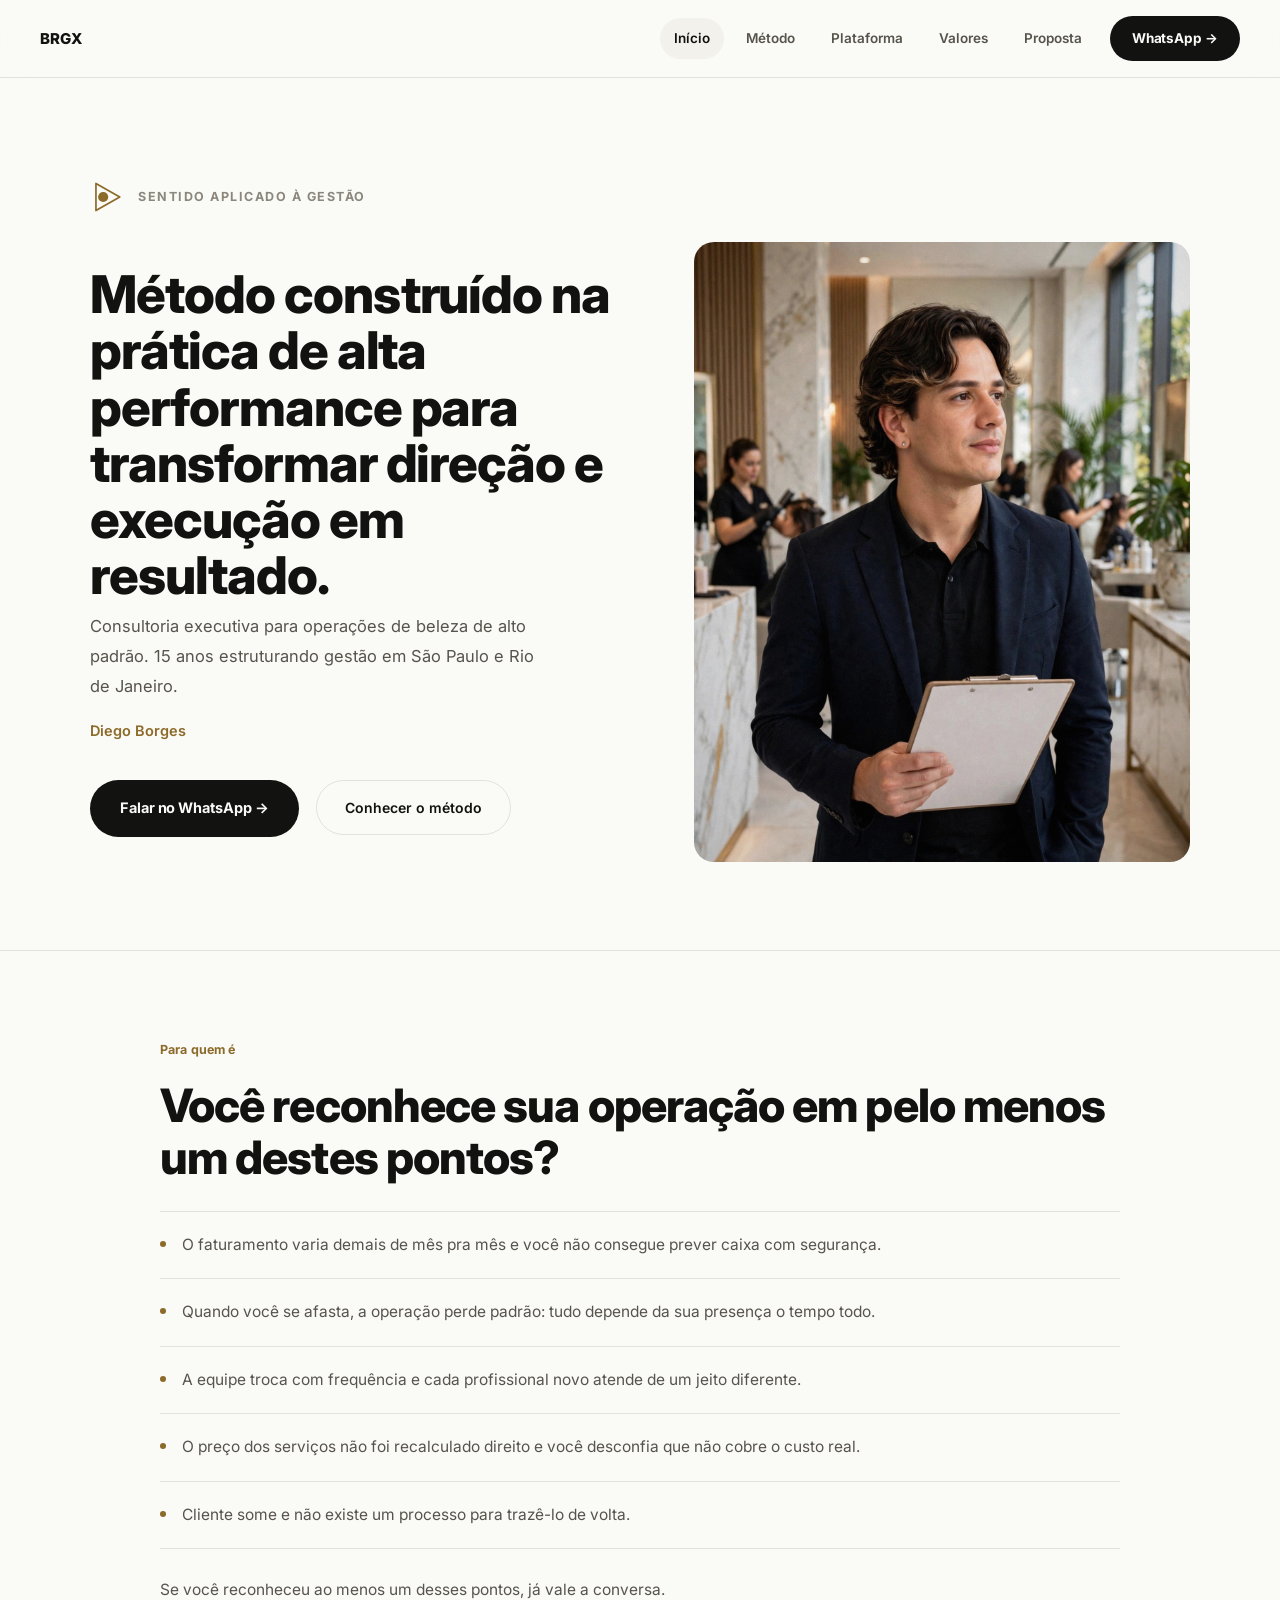
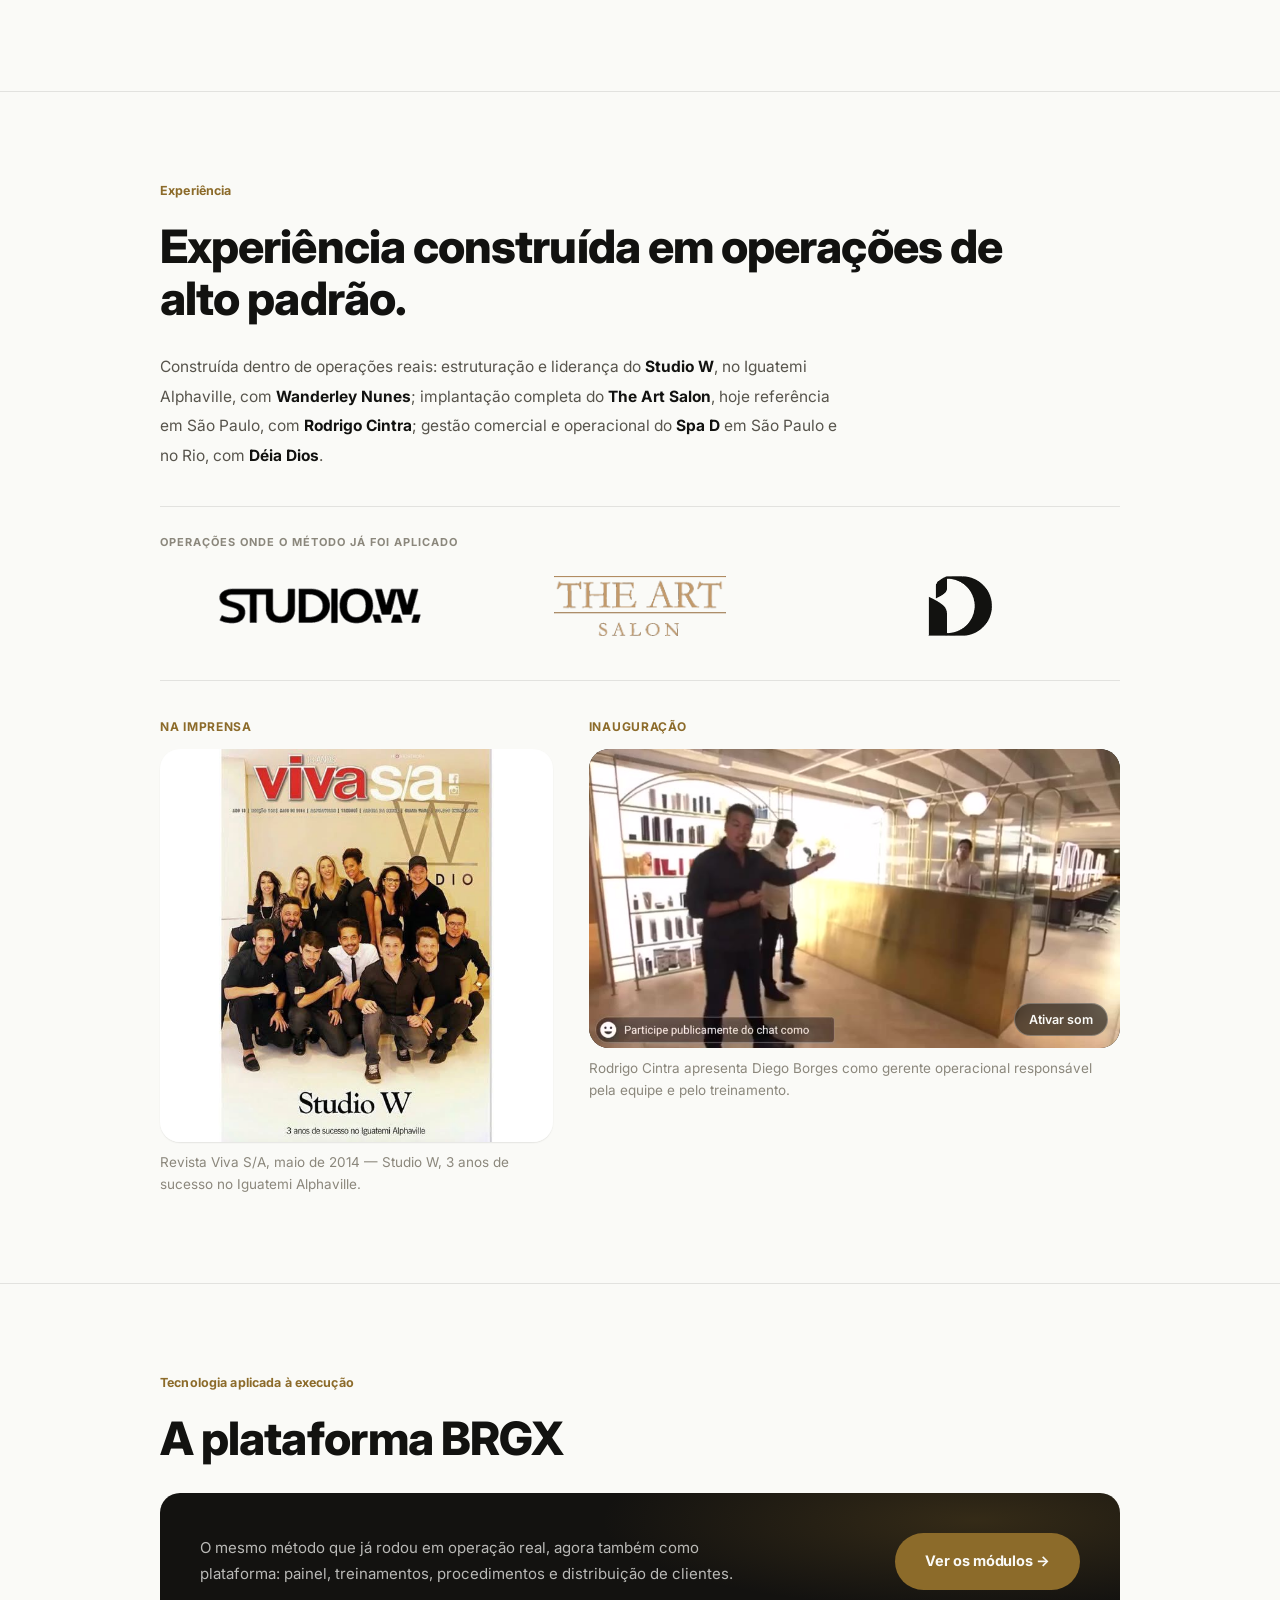
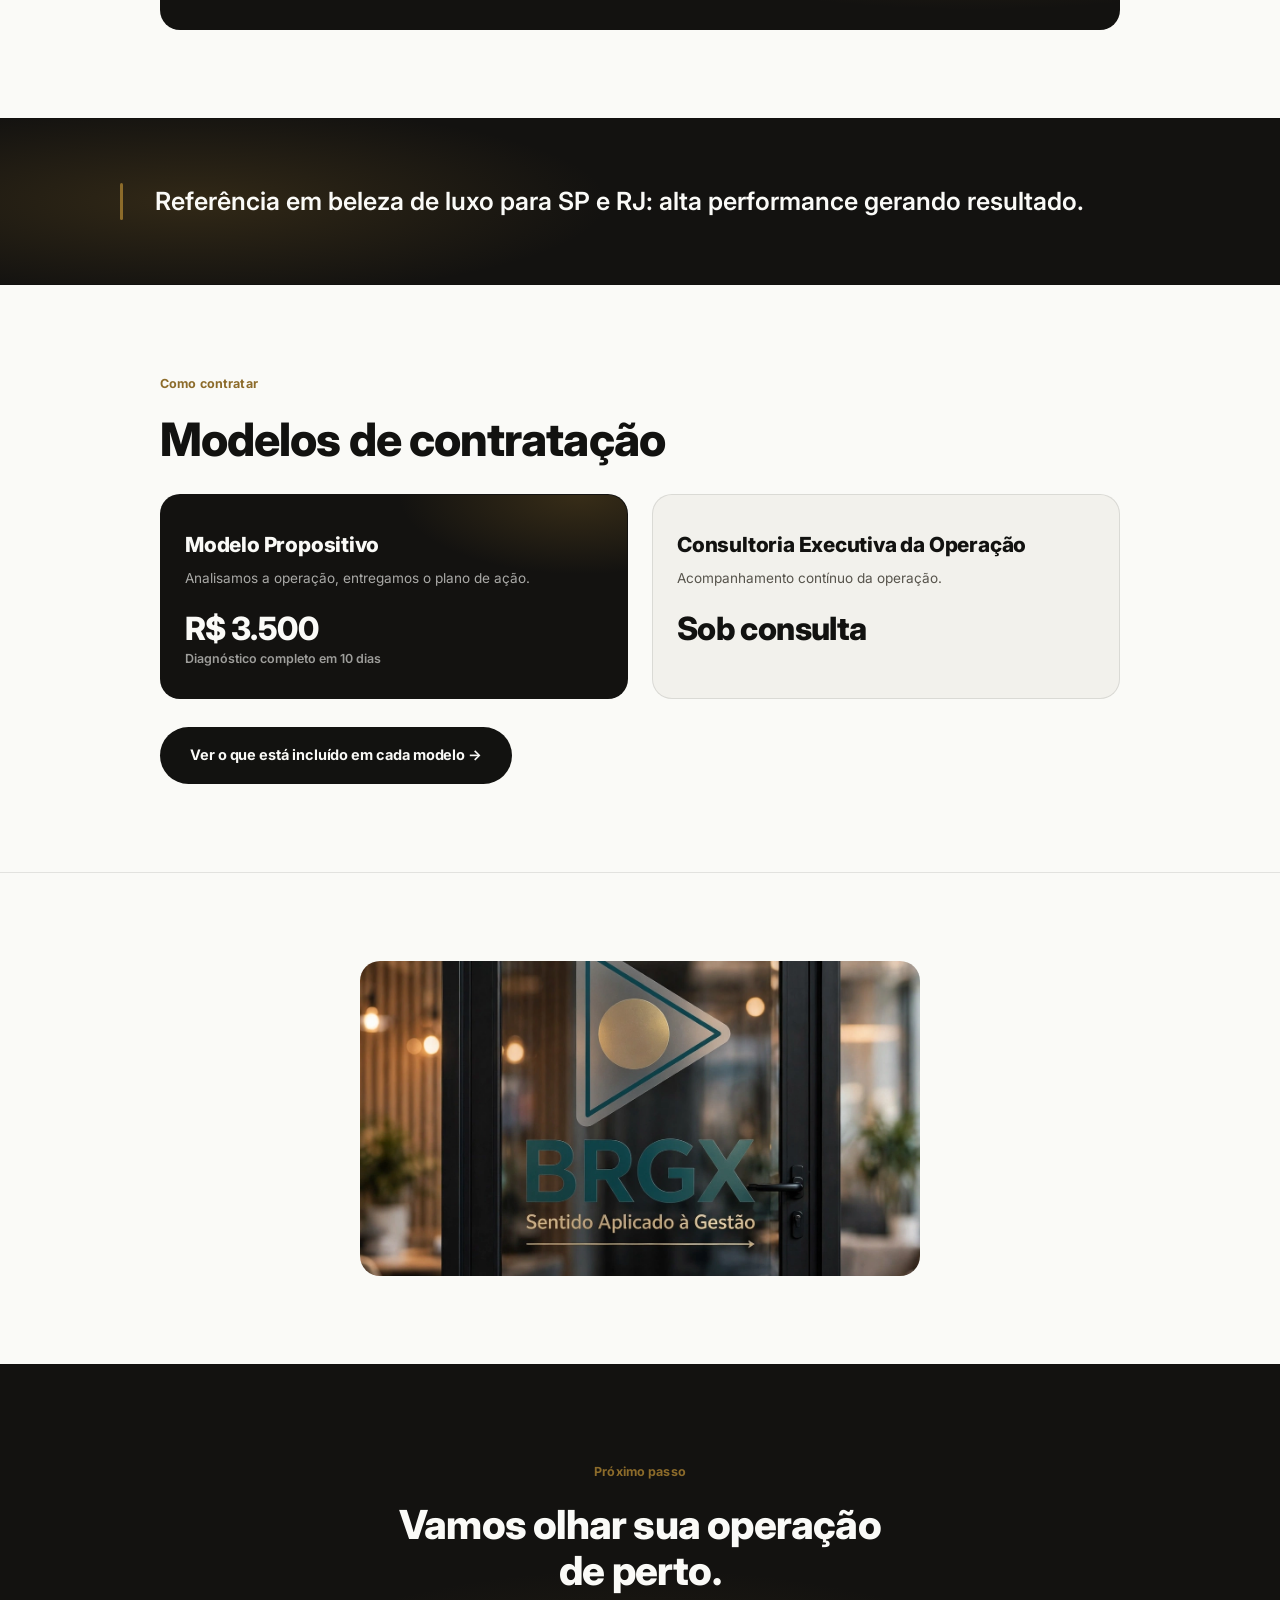
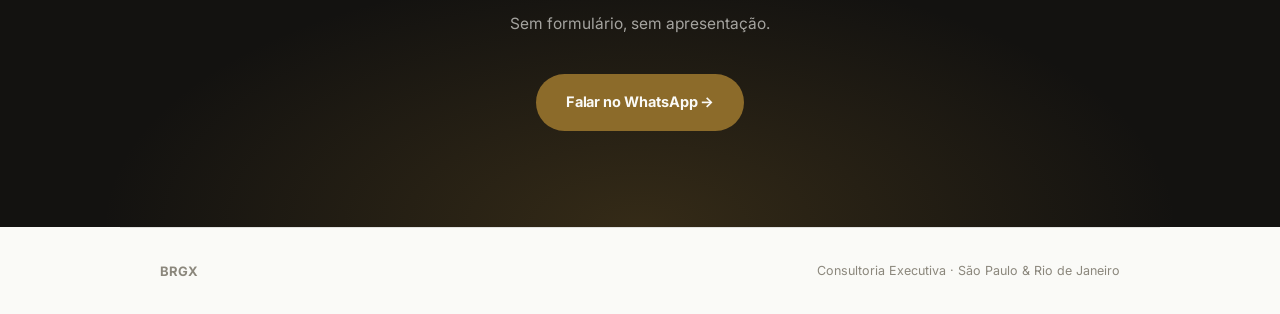
==== commit f20e509a: "Home: vídeo de inauguração self-hosted, com autoplay ao rolar a tela O embed do YouTube retornava "i" ====
--- a/index.html
+++ b/index.html
@@ -39,7 +39,9 @@
 .press-item img{width:100%;border-radius:var(--r-card);display:block;box-shadow:var(--shadow-sm)}
 .press-item p{font-size:13.5px;color:var(--muted);line-height:1.6;margin-top:10px}
 .video-frame{position:relative;width:100%;aspect-ratio:16/9;border-radius:var(--r-card);overflow:hidden;background:var(--dark)}
-.video-frame iframe{position:absolute;inset:0;width:100%;height:100%;border:0}
+.video-frame video{position:absolute;inset:0;width:100%;height:100%;object-fit:cover;display:block}
+.video-sound-btn{position:absolute;right:12px;bottom:12px;z-index:2;font-family:var(--sans);font-weight:600;font-size:12.5px;color:#FAFAF7;background:rgba(18,18,16,.62);backdrop-filter:blur(6px);border:1px solid rgba(250,250,247,.28);border-radius:var(--r-pill);padding:8px 14px;cursor:pointer;transition:background .15s}
+.video-sound-btn:hover{background:rgba(18,18,16,.8)}
 @media(max-width:760px){.press-block{grid-template-columns:1fr}}
 .platform-teaser{background:var(--dark);padding:40px;display:grid;grid-template-columns:1fr auto;gap:24px;align-items:center;position:relative;border-radius:var(--r-card);overflow:hidden}
 .platform-teaser::before{content:'';position:absolute;inset:0;background:radial-gradient(ellipse 60% 100% at 85% 20%,rgba(140,107,42,.28),transparent 65%)}
@@ -129,8 +131,11 @@
     </div>
     <div class="press-item">
       <h4>Inauguração</h4>
-      <div class="video-frame">
-        <iframe src="https://www.youtube.com/embed/mPN0ukHykc0?start=1540" title="Inauguração do Studio W" allow="accelerometer; autoplay; clipboard-write; encrypted-media; gyroscope; picture-in-picture" allowfullscreen></iframe>
+      <div class="video-frame" id="inaug-video-wrap">
+        <video id="inaug-video" playsinline muted loop preload="metadata" poster="assets/video-inauguracao-studio-w-poster.jpg">
+          <source src="assets/video-inauguracao-studio-w.mp4" type="video/mp4">
+        </video>
+        <button type="button" class="video-sound-btn" id="inaug-sound-btn" aria-label="Ativar som">Ativar som</button>
       </div>
       <p>Rodrigo Cintra apresenta Diego Borges como gerente operacional responsável pela equipe e pelo treinamento.</p>
     </div>
@@ -201,5 +206,25 @@
 </footer>
 
 <script src="assets/nav.js"></script>
+<script>
+(function(){
+  const vid = document.getElementById('inaug-video');
+  const btn = document.getElementById('inaug-sound-btn');
+  if(!vid || !btn) return;
+
+  const io = new IntersectionObserver((entries)=>{
+    entries.forEach(e=>{
+      if(e.isIntersecting){ vid.play().catch(()=>{}); }
+      else { vid.pause(); }
+    });
+  }, { threshold: 0.5 });
+  io.observe(vid);
+
+  btn.addEventListener('click', ()=>{
+    vid.muted = !vid.muted;
+    btn.textContent = vid.muted ? 'Ativar som' : 'Sem som';
+  });
+})();
+</script>
 </body>
 </html>
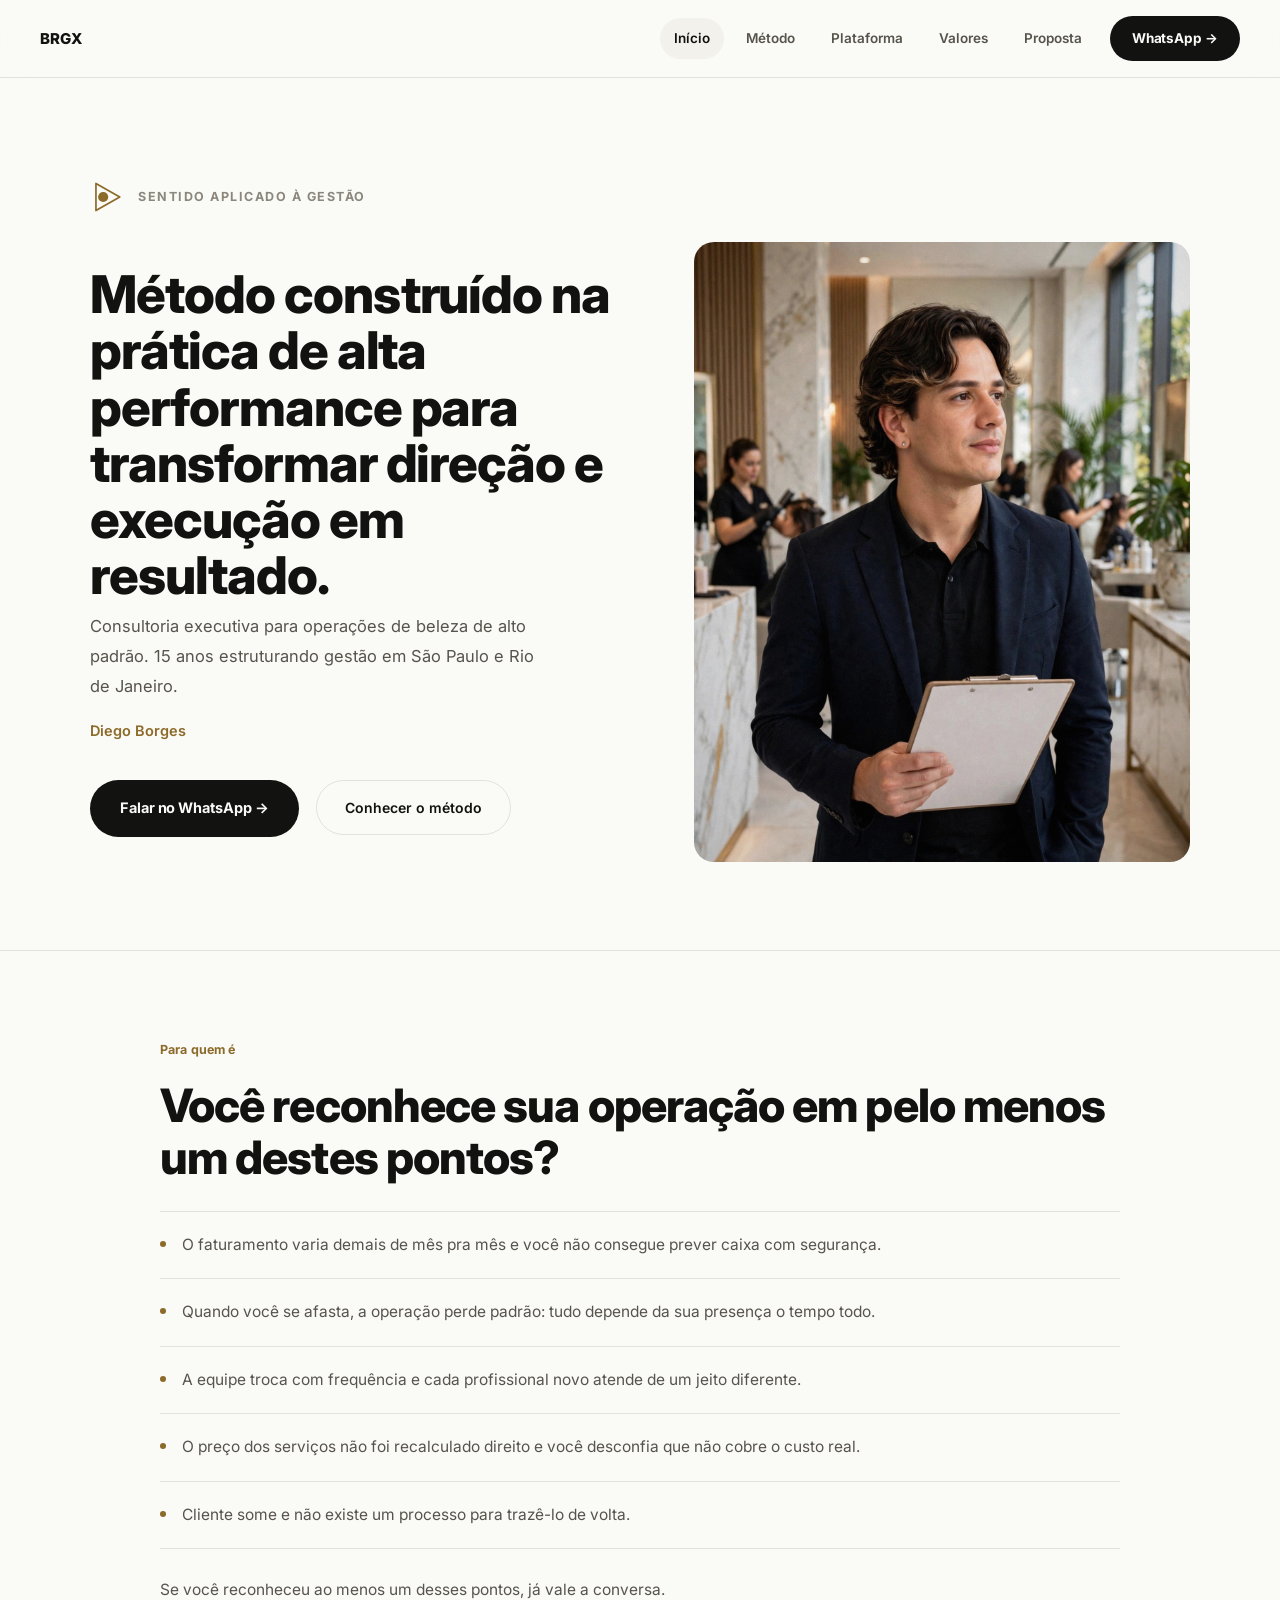
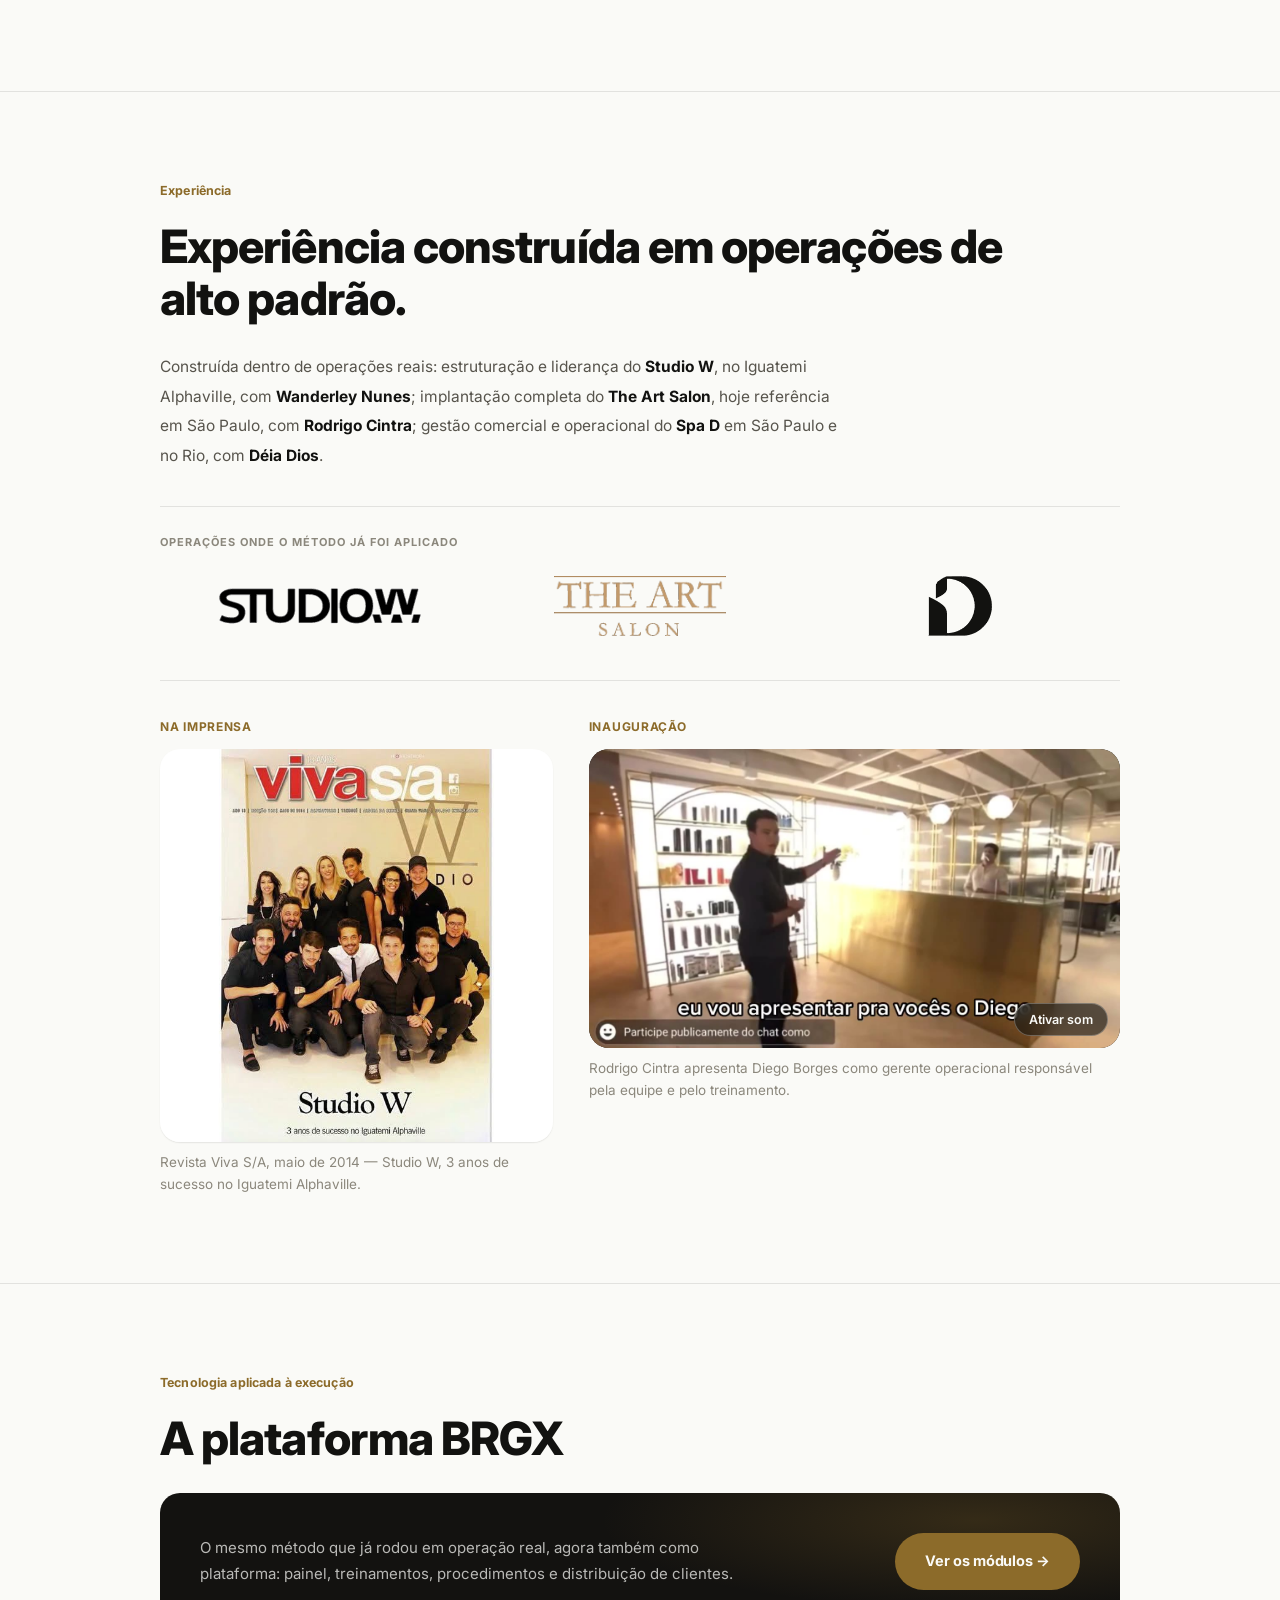
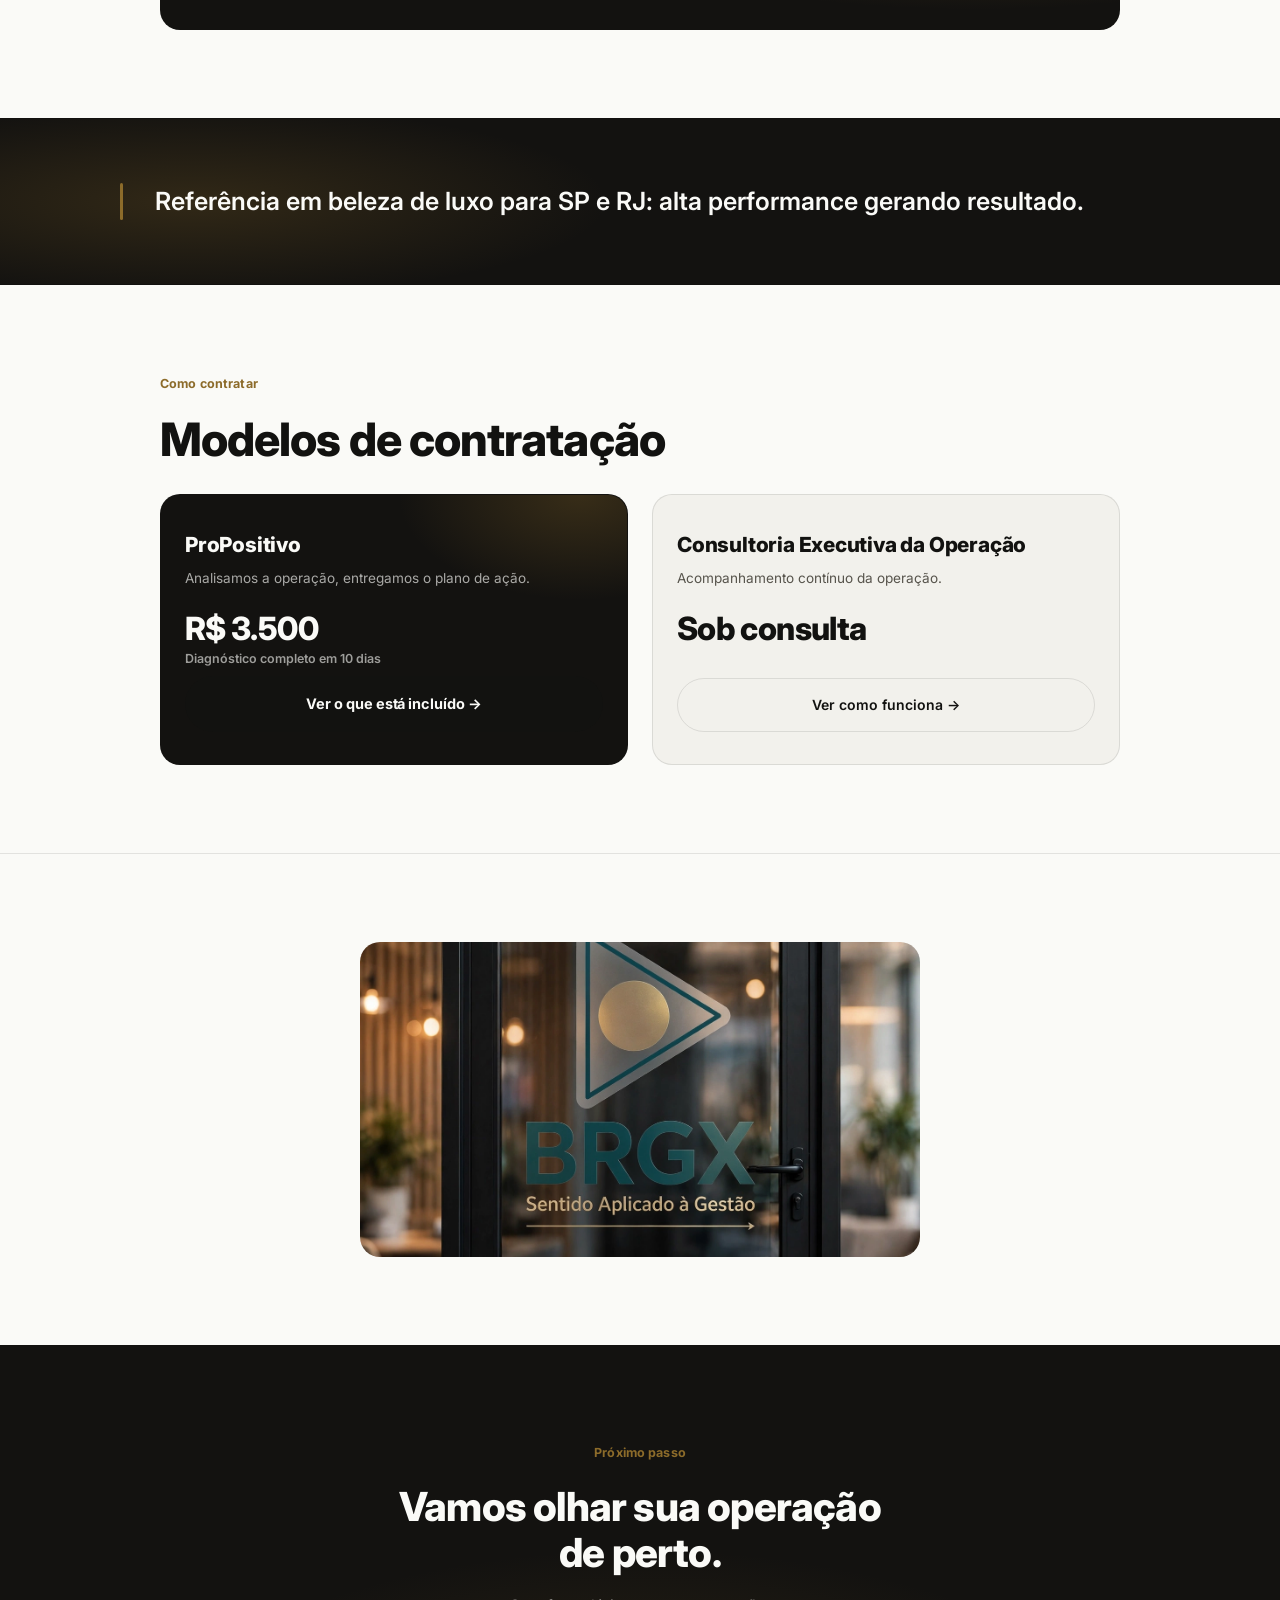
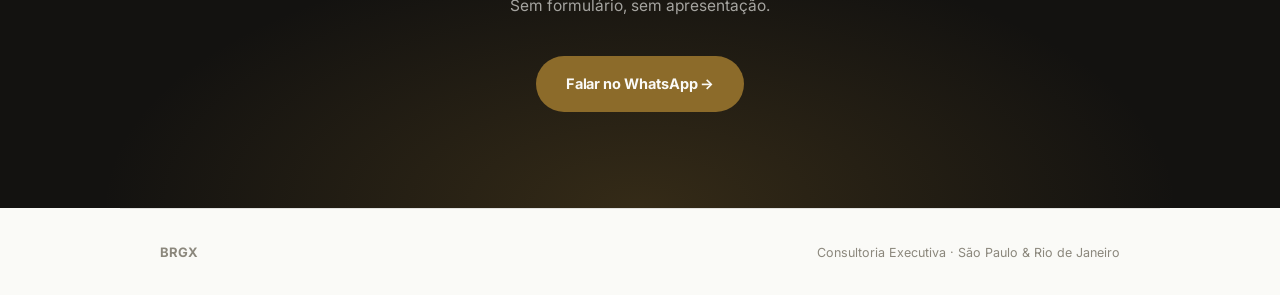
==== commit 8dc1f627: "Home: repõe botões dos modelos de contratação; renomeia para "ProPositivo" - Restaura os botões indi" ====
--- a/index.html
+++ b/index.html
@@ -166,20 +166,22 @@
 
   <div class="plan-grid">
     <div class="plan featured">
-      <h3>Modelo Propositivo</h3>
+      <h3>ProPositivo</h3>
       <p class="plan-sub">Analisamos a operação, entregamos o plano de ação.</p>
       <div class="plan-price">R$ 3.500<small>Diagnóstico completo em 10 dias</small></div>
+      <div class="plan-cta">
+        <a href="proposta.html" class="btn-solid" style="width:100%;justify-content:center">Ver o que está incluído &rarr;</a>
+      </div>
     </div>
 
     <div class="plan">
       <h3>Consultoria Executiva da Operação</h3>
       <p class="plan-sub">Acompanhamento contínuo da operação.</p>
       <div class="plan-price">Sob consulta</div>
-    </div>
-  </div>
-
-  <div style="margin-top:28px">
-    <a href="proposta.html" class="btn-solid">Ver o que está incluído em cada modelo &rarr;</a>
+      <div class="plan-cta">
+        <a href="proposta.html" class="btn-ghost" style="width:100%;justify-content:center;margin-left:0">Ver como funciona &rarr;</a>
+      </div>
+    </div>
   </div>
 </section>
 
@@ -212,12 +214,17 @@
   const btn = document.getElementById('inaug-sound-btn');
   if(!vid || !btn) return;
 
+  let everPlayed = false;
   const io = new IntersectionObserver((entries)=>{
     entries.forEach(e=>{
-      if(e.isIntersecting){ vid.play().catch(()=>{}); }
+      if(e.isIntersecting){
+        if(!everPlayed){ vid.muted = true; everPlayed = true; }
+        const p = vid.play();
+        if(p && p.catch) p.catch(()=>{});
+      }
       else { vid.pause(); }
     });
-  }, { threshold: 0.5 });
+  }, { threshold: 0.25, rootMargin: '150px 0px' });
   io.observe(vid);
 
   btn.addEventListener('click', ()=>{
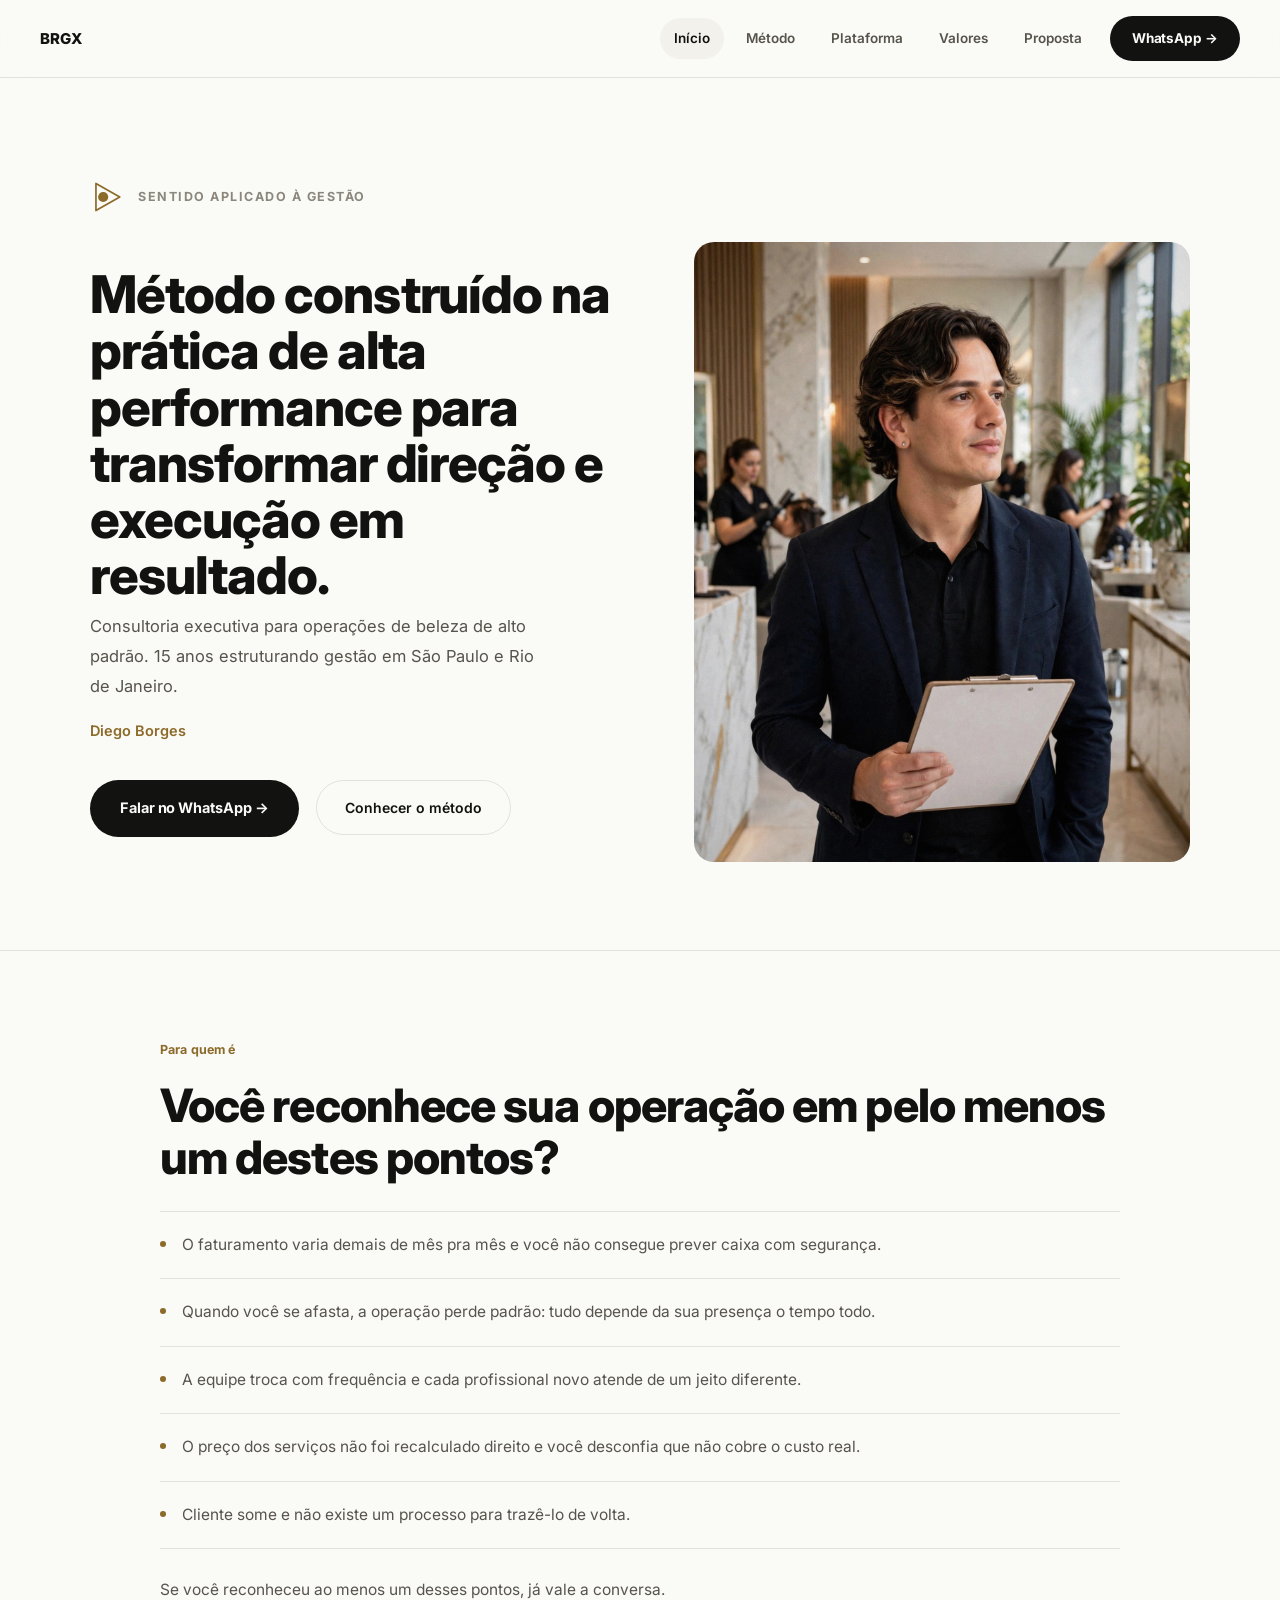
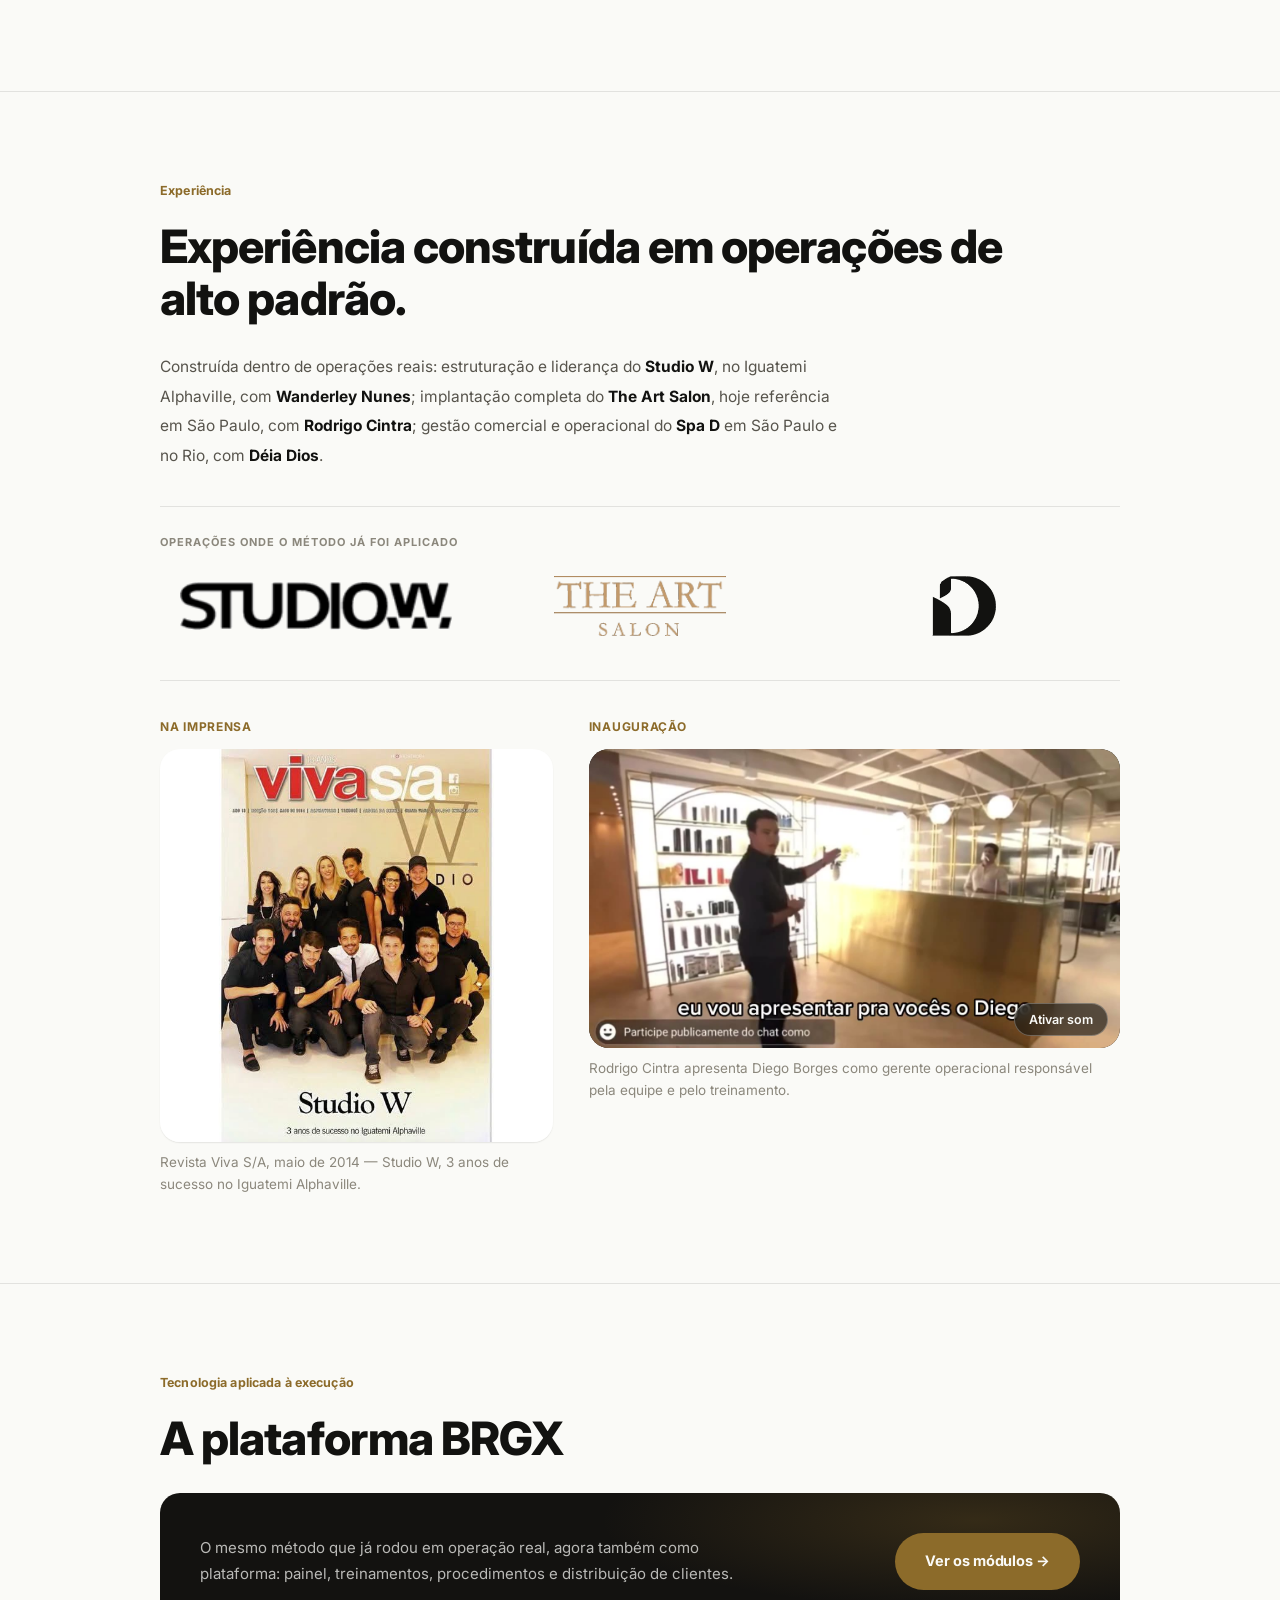
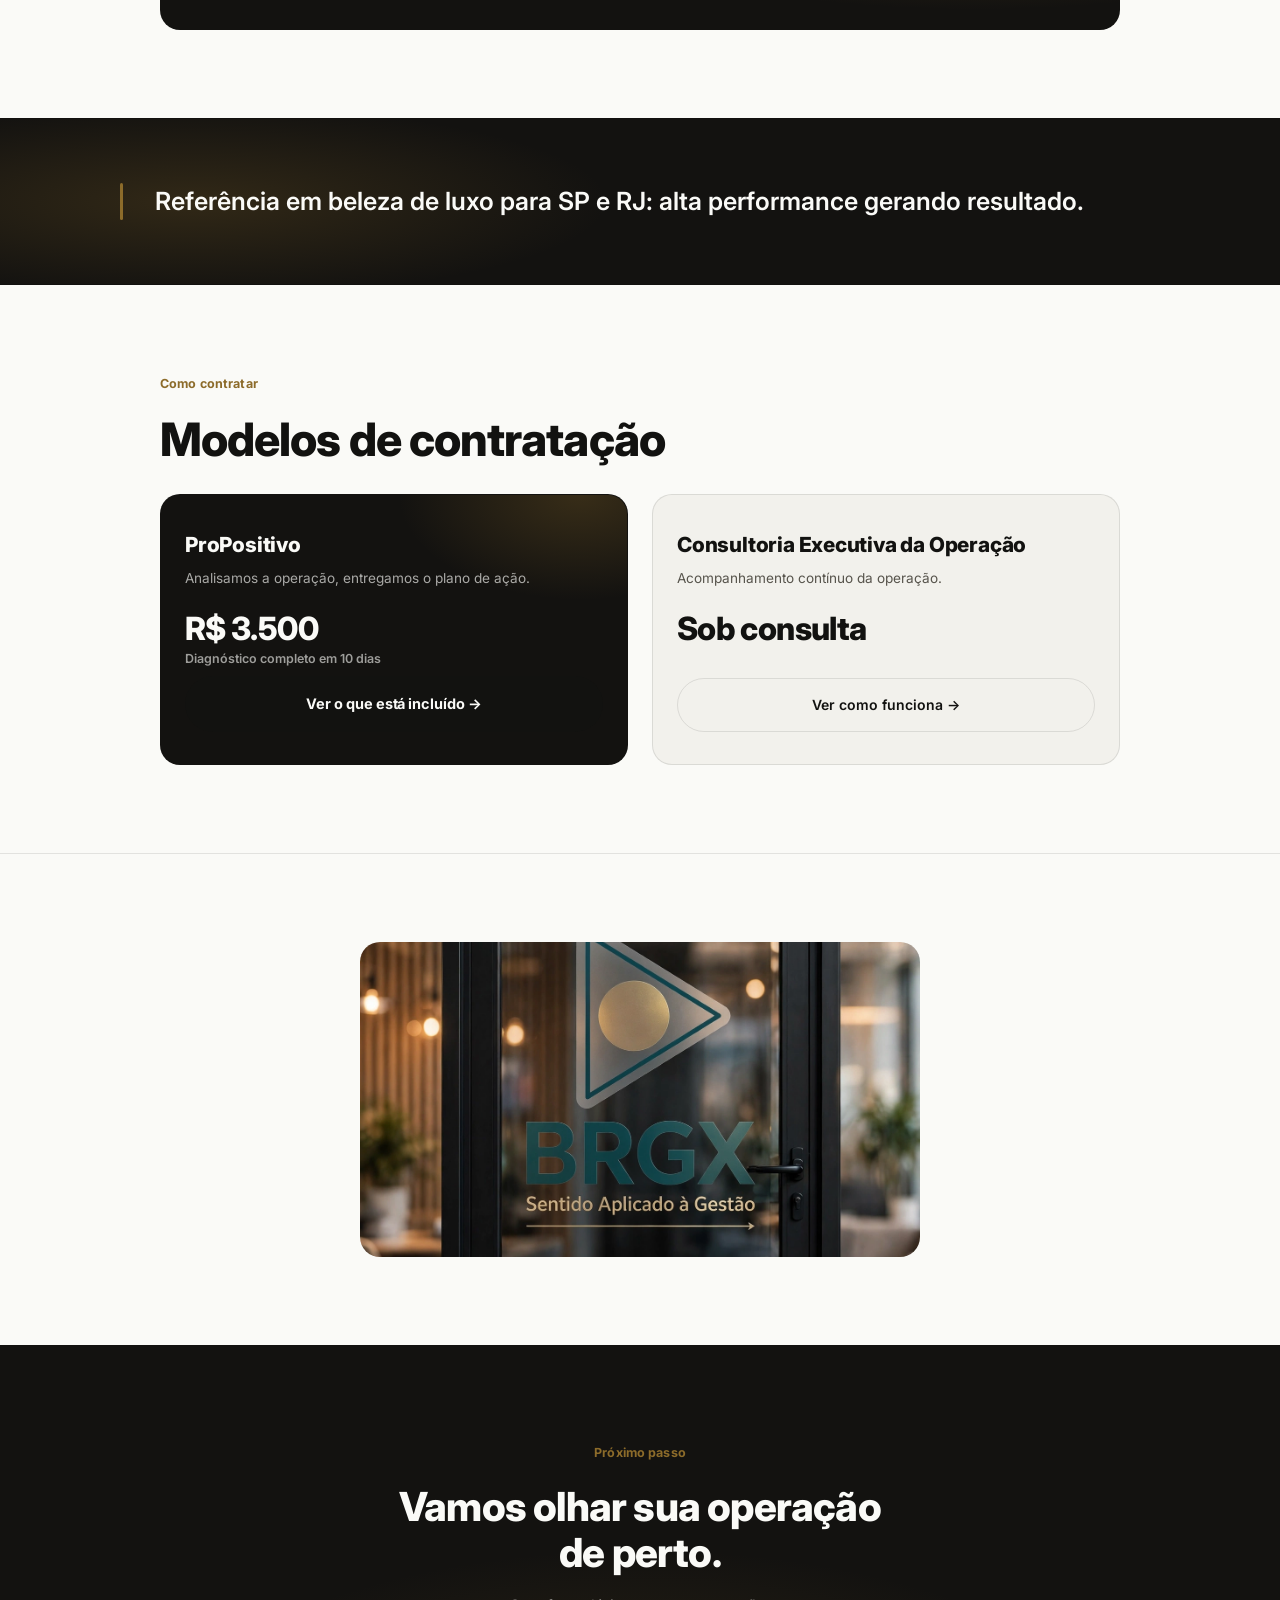
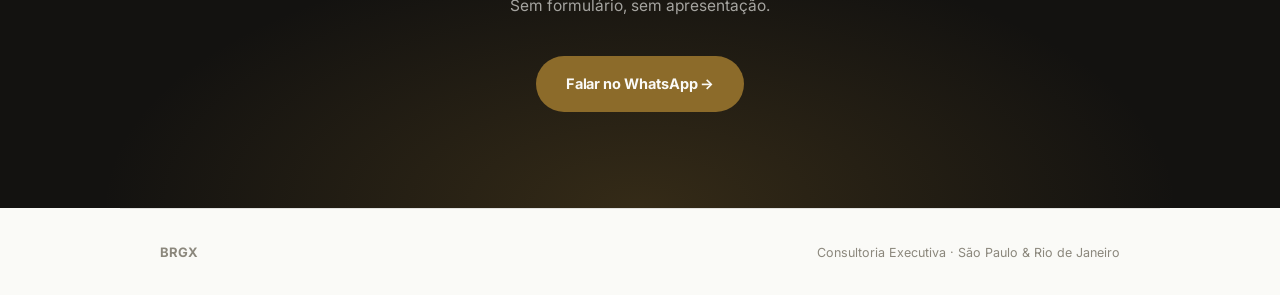
==== commit 00ea2713: "Corrige sobreposição de logos no mobile O CSS usava max-width/max-height:100% sem dimensões definida" ====
--- a/index.html
+++ b/index.html
@@ -31,9 +31,10 @@
 .exp-body strong{color:var(--text);font-weight:700}
 .logo-strip{border-top:.5px solid var(--bs);padding-top:26px}
 .logo-strip .label{font-family:var(--sans);font-weight:700;font-size:11px;letter-spacing:.09em;text-transform:uppercase;color:var(--muted);margin-bottom:24px}
-.logo-grid{display:grid;grid-template-columns:repeat(auto-fit,minmax(160px,1fr));gap:0}
-.logo-box{height:60px;padding:0 28px;display:flex;align-items:center;justify-content:center;background:transparent;border:none}
-.logo-box img{max-width:100%;max-height:100%;object-fit:contain}
+.logo-grid{display:grid;grid-template-columns:repeat(3,minmax(0,1fr));gap:12px}
+.logo-box{height:60px;min-width:0;padding:0 20px;display:flex;align-items:center;justify-content:center;background:transparent;border:none;overflow:hidden}
+.logo-box img{width:100%;height:100%;object-fit:contain;display:block}
+@media(max-width:620px){.logo-grid{grid-template-columns:repeat(2,minmax(0,1fr));row-gap:28px}}
 .press-block{margin-top:44px;padding-top:36px;border-top:.5px solid var(--bs);display:grid;grid-template-columns:.85fr 1.15fr;gap:36px;align-items:start}
 .press-item h4{font-family:var(--sans);font-weight:700;font-size:12px;letter-spacing:.06em;text-transform:uppercase;color:var(--gold);margin-bottom:12px}
 .press-item img{width:100%;border-radius:var(--r-card);display:block;box-shadow:var(--shadow-sm)}
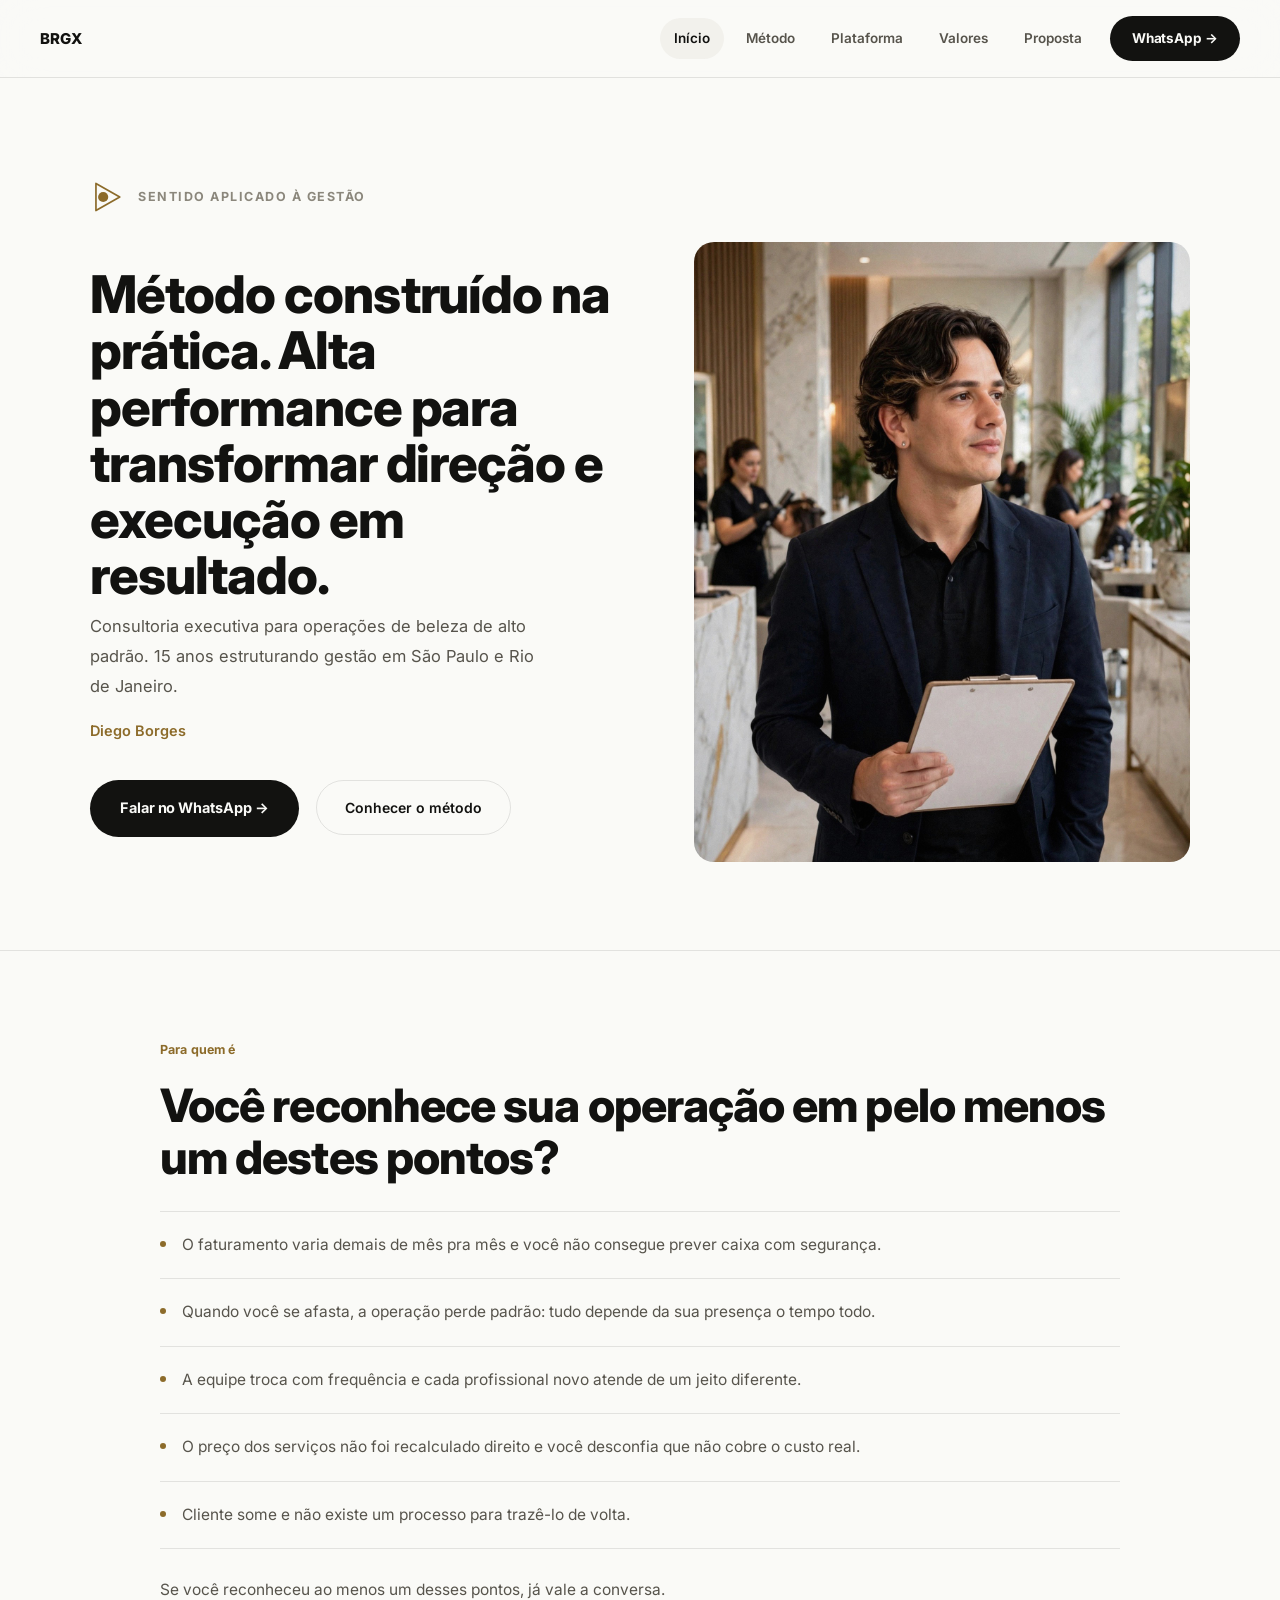
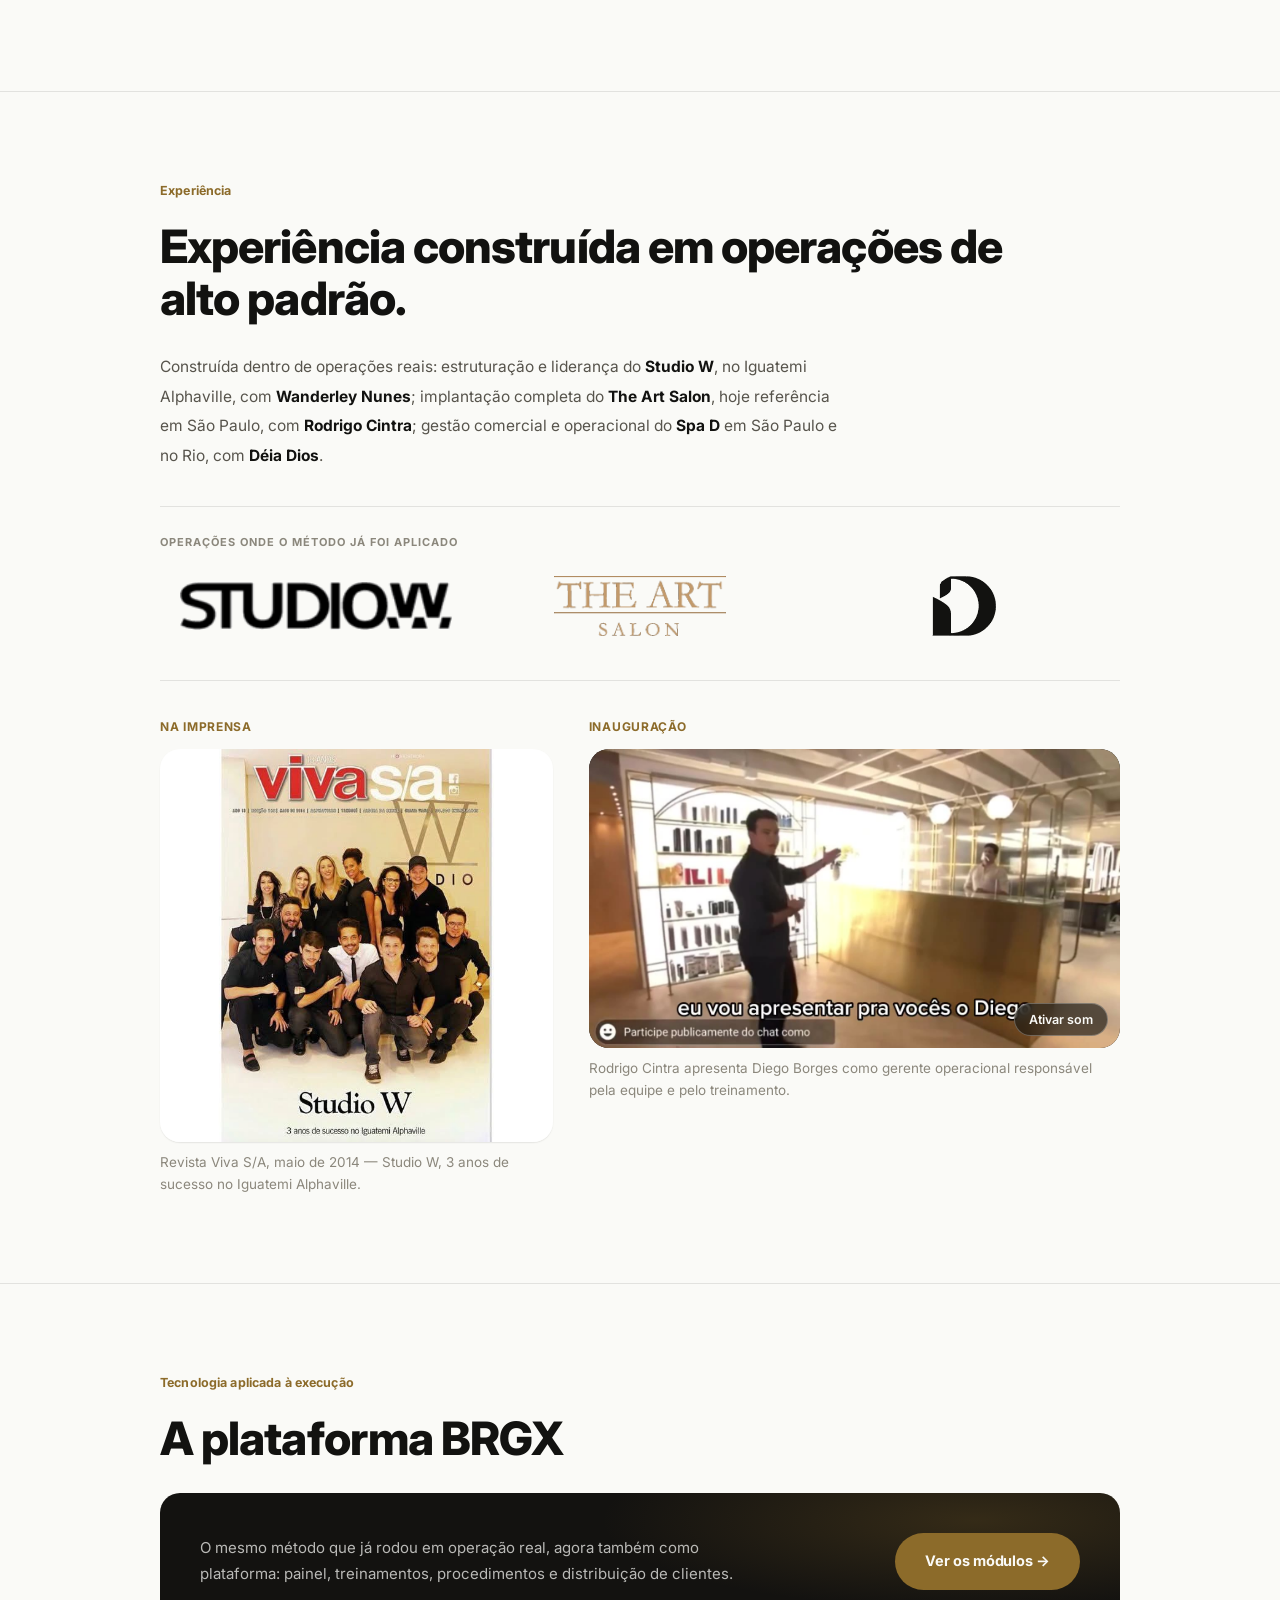
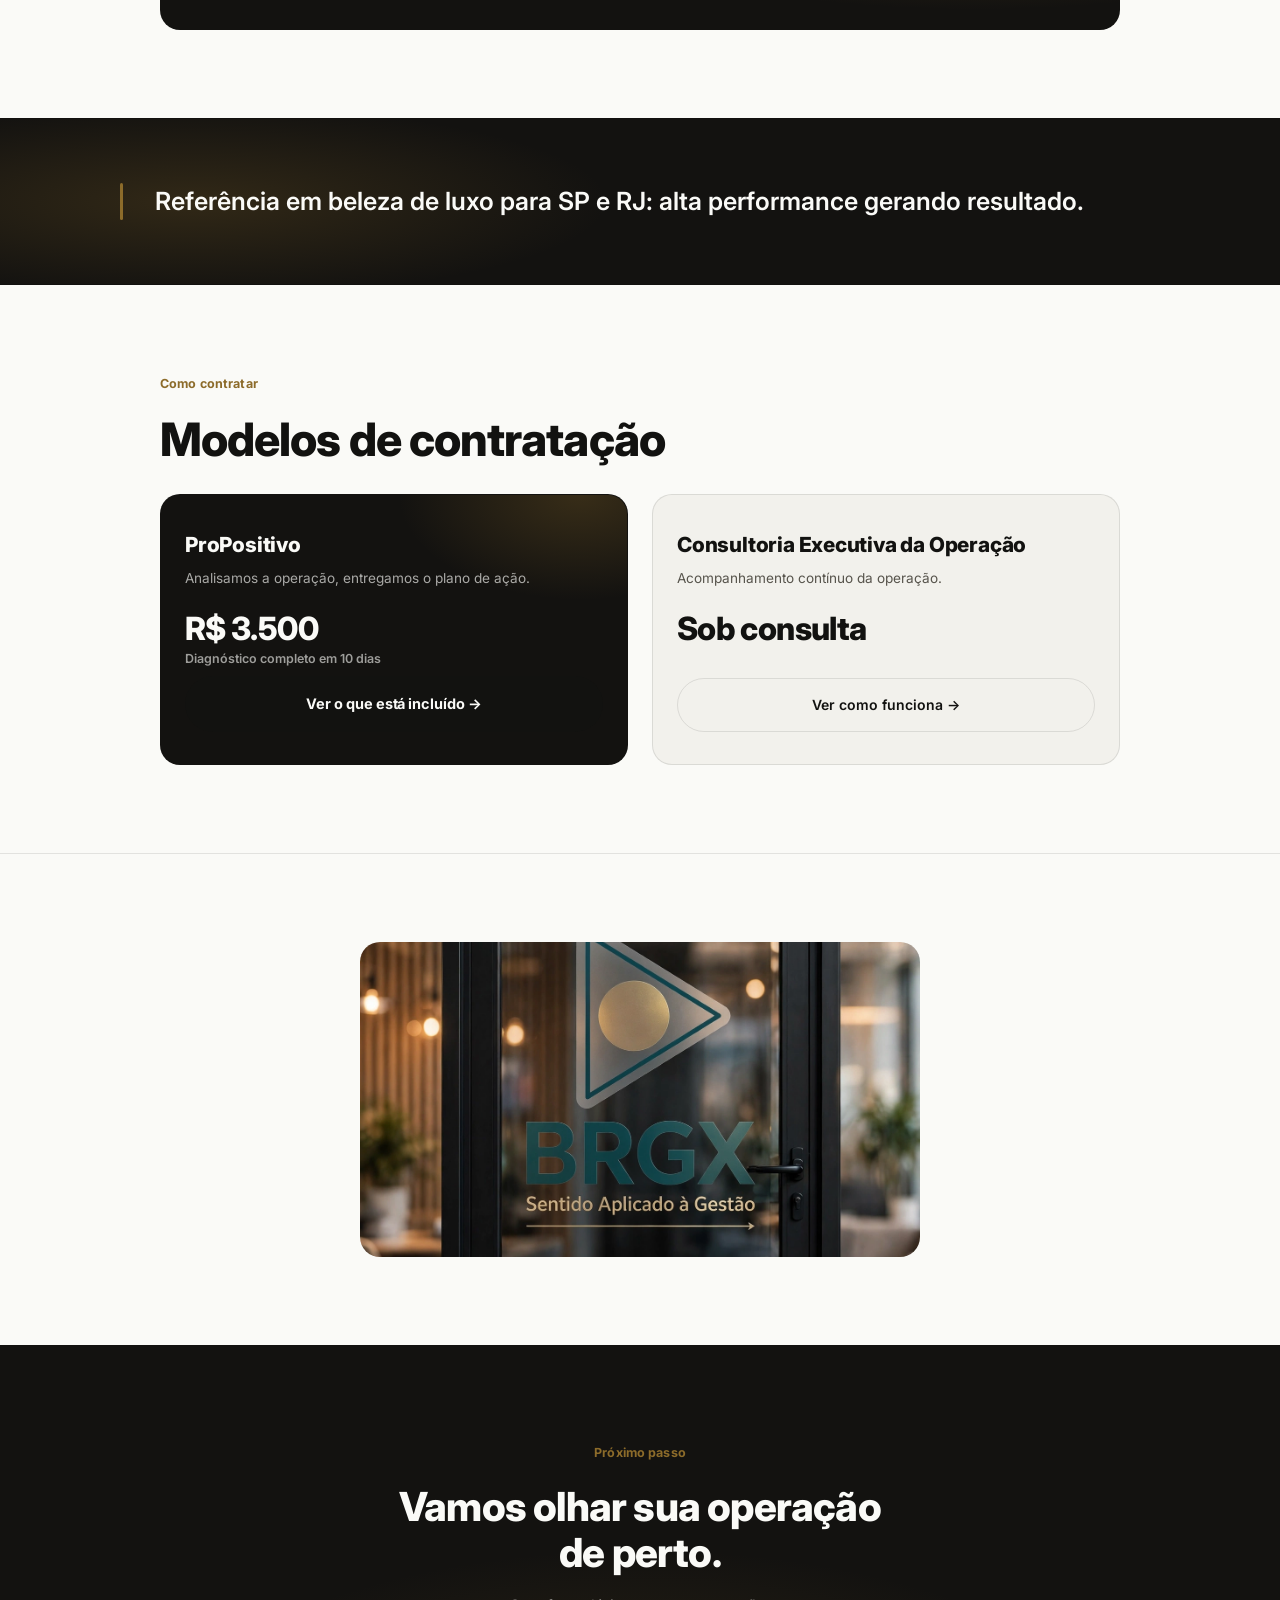
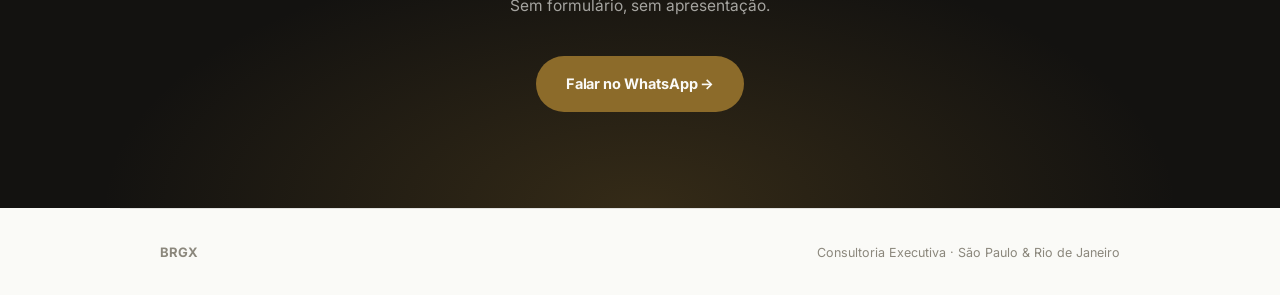
==== commit 29c76c6f: "Update hero heading for clarity and impact" ====
--- a/index.html
+++ b/index.html
@@ -84,7 +84,7 @@
 
 <section class="hero">
   <div>
-    <h1 class="hero-h1">Método construído na prática de alta performance para transformar direção e execução em resultado.</h1>
+    <h1 class="hero-h1">Método construído na prática. Alta performance para transformar direção e execução em resultado.</h1>
     <p class="hero-p">Consultoria executiva para operações de beleza de alto padrão. 15 anos estruturando gestão em São Paulo e Rio de Janeiro.</p>
     <p class="hero-note">Diego Borges</p>
     <div>
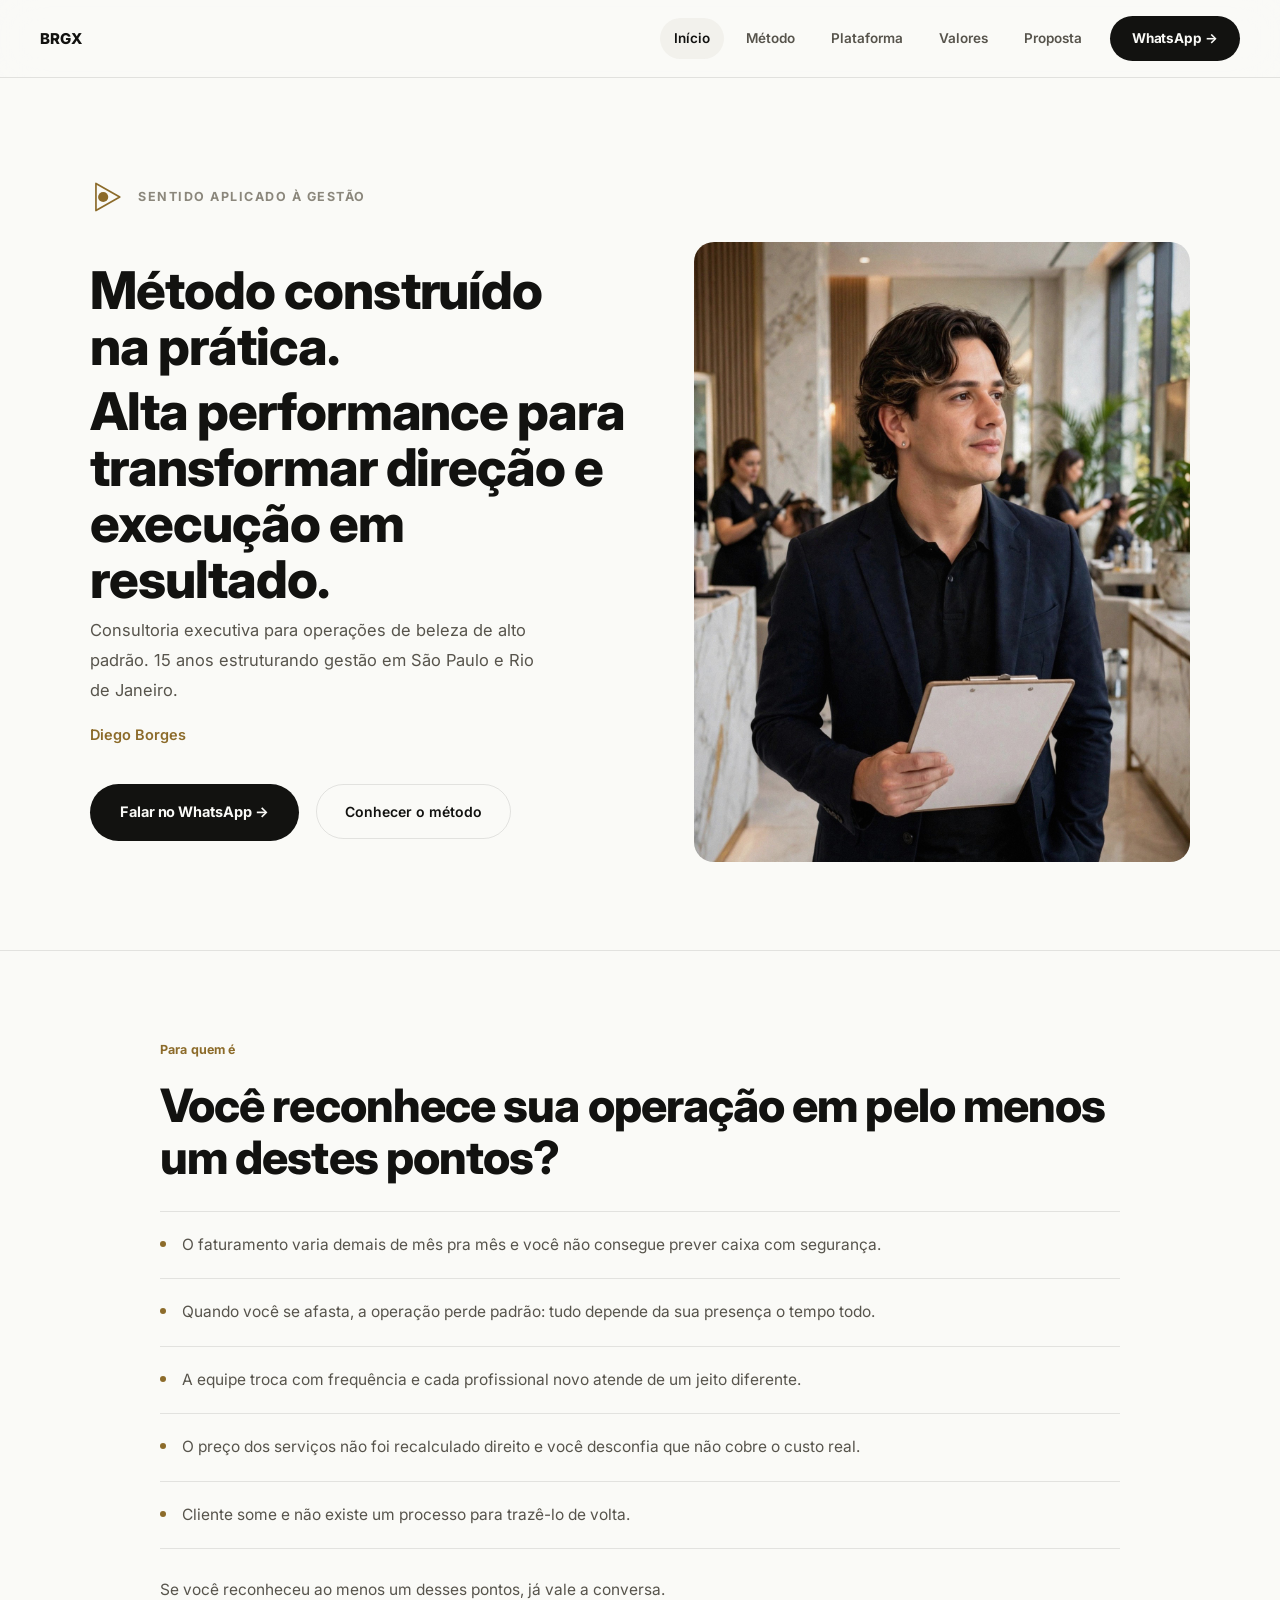
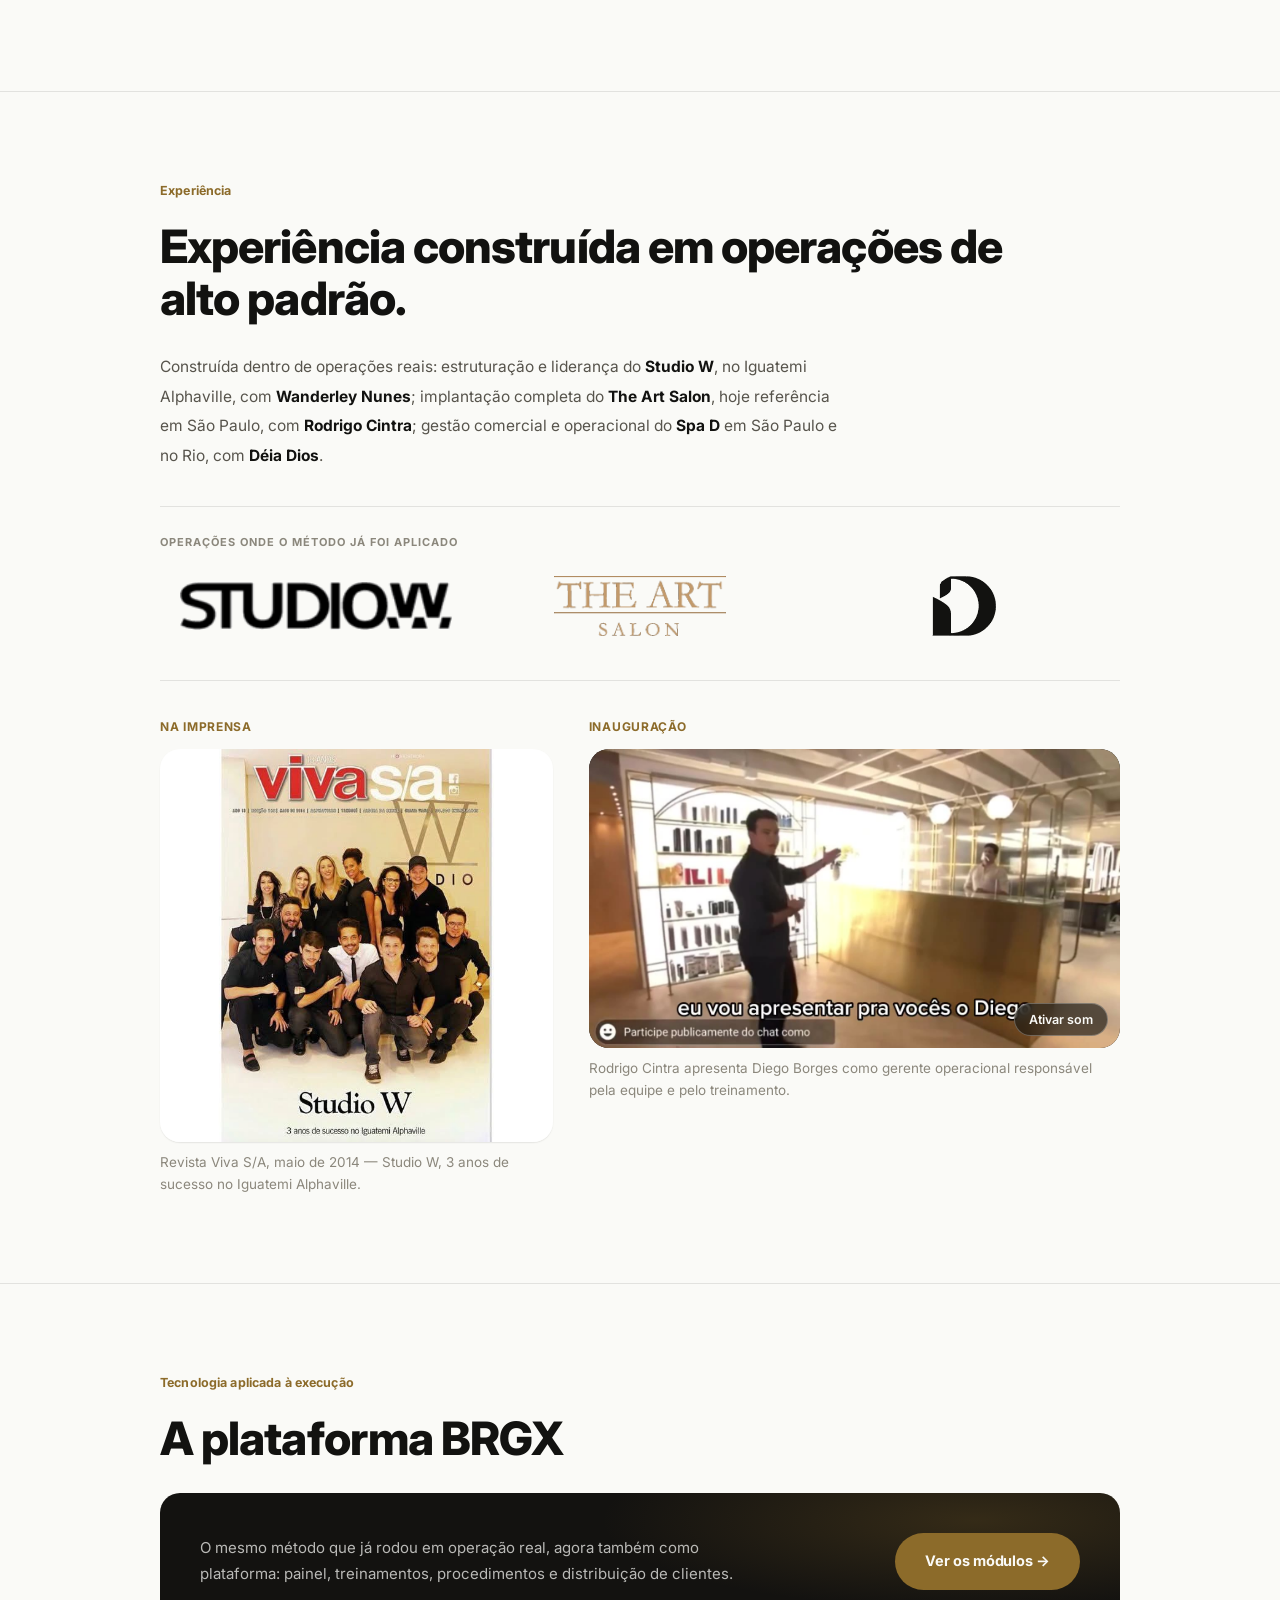
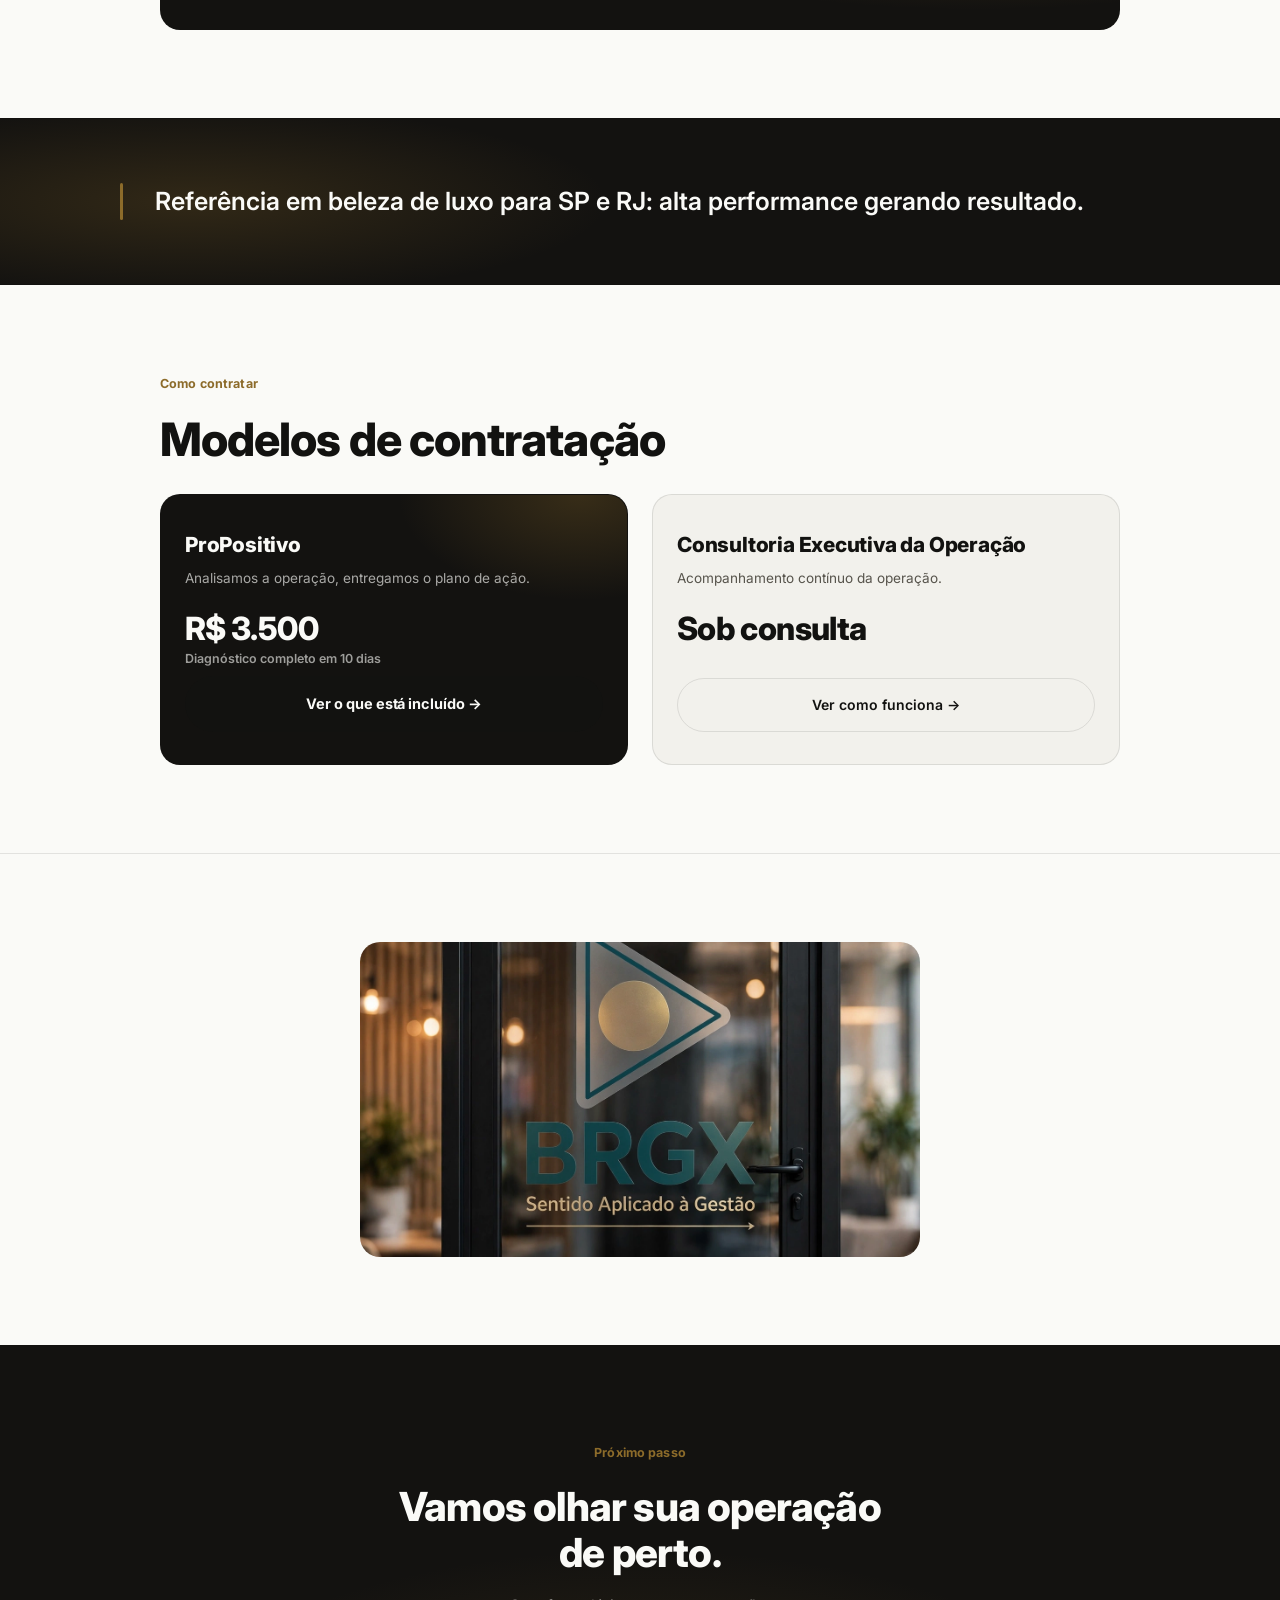
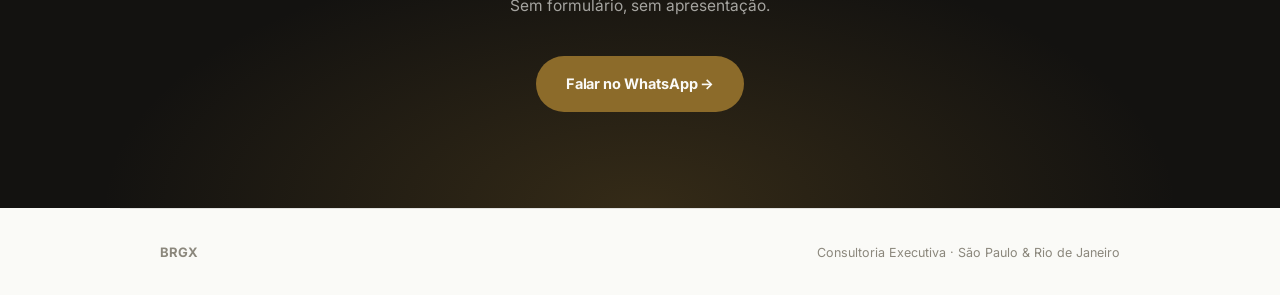
==== commit a84343ce: "Update index.html" ====
--- a/index.html
+++ b/index.html
@@ -84,7 +84,8 @@
 
 <section class="hero">
   <div>
-    <h1 class="hero-h1">Método construído na prática. Alta performance para transformar direção e execução em resultado.</h1>
+    <h1 class="hero-h1">Método construído na prática.</h1>
+    <h1 class="hero-h1">Alta performance para transformar direção e execução em resultado.</h1>
     <p class="hero-p">Consultoria executiva para operações de beleza de alto padrão. 15 anos estruturando gestão em São Paulo e Rio de Janeiro.</p>
     <p class="hero-note">Diego Borges</p>
     <div>
